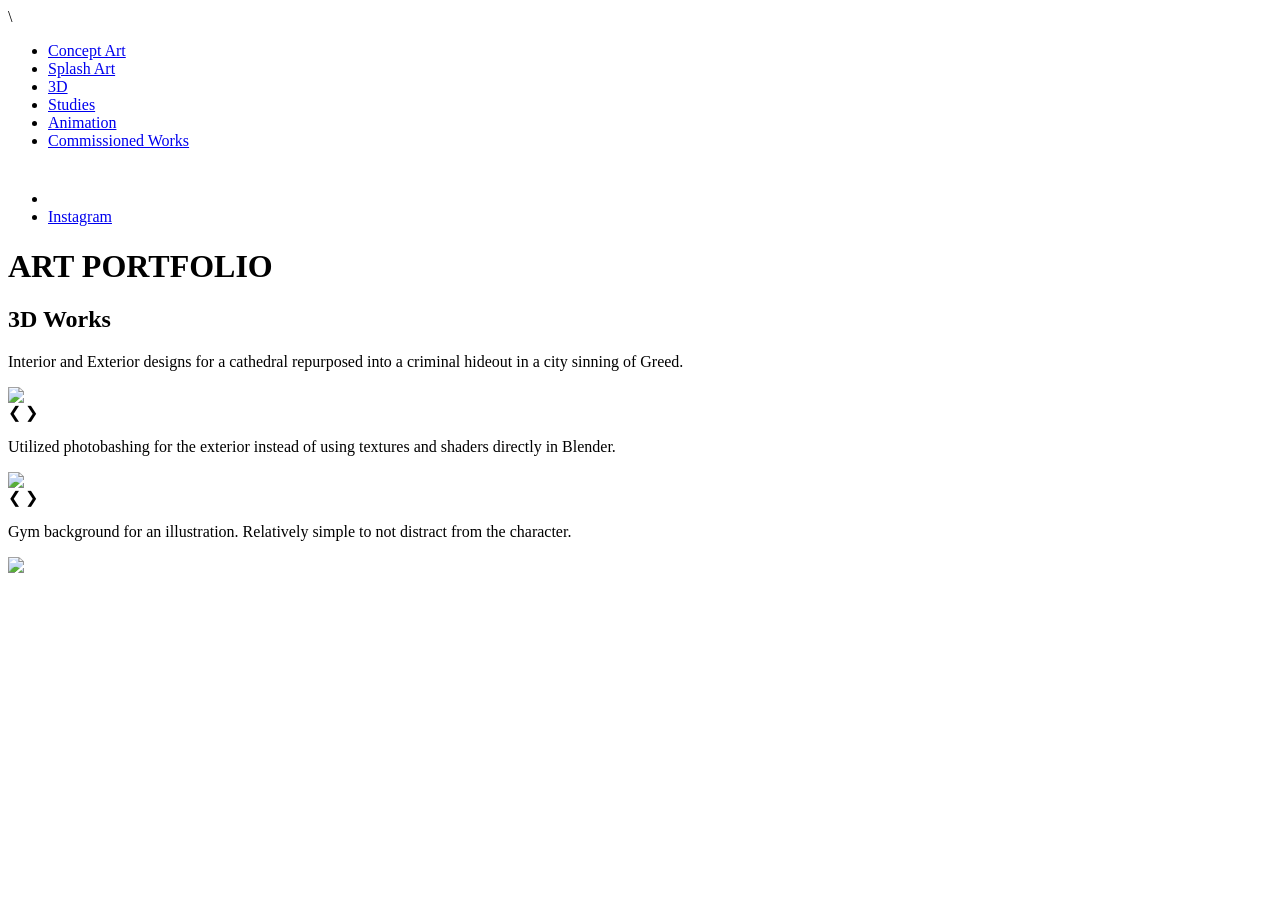
==== 3d.html @ 96fb08f2 "Add files via upload" ====
<!DOCTYPE HTML>
<!--
	Credits:
	Massively: html5up.net | @ajlkn
	Free for personal and commercial use under the CCA 3.0 license (html5up.net/license)
-->
<html>
	<head>
		<title>Nirabhra's Art Portfolio</title>
		<meta charset="utf-8" />
		<meta name="viewport" content="width=device-width, initial-scale=1, user-scalable=no" />
		<link rel="stylesheet" href="assets/css/main.css" />
		<noscript><link rel="stylesheet" href="assets/css/noscript.css" /></noscript>\
		<!-- Preloads -->
		<link rel="preload" href="images/" />
		<link rel="preload" href="images/" />
		<link rel="preload" href="images/" />
		<link rel="preload" href="images/" />
		<link rel="preload" href="images/" />
	</head>
	<body class="is-preload">
		<nav id="nav">
			<ul class="links">
				<li><a href="index.html">Concept Art</a></li>
				<li><a href="splash.html">Splash Art</a></li>
				<li class="active"><a href="3d.html">3D</a></li>
				<li><a href="studies.html">Studies</a></li>
				<li><a href="animation.html">Animation</a></li>
				<li><a href="commissions.html">Commissioned Works</a></li>
			</ul>
			<ul class="icons">
				<li><a href="https://www.artstation.com/nirabhra" style="border: none" target="_blank"><img src="station.png" style="max-width: 1.2rem; margin-top: 1.2rem" /></a></li>
				<li><a href="#" class="icon brands fa-instagram"><span class="label">Instagram</span></a></li>
			</ul>
		</nav>
			<div id="wrapper" class="fade-in">
					<div id="intro">
						<h1>ART PORTFOLIO</h1>
						<!--
						<ul class="actions">
							<li><a href="#header" class="button icon solid solo fa-arrow-down scrolly">Continue</a></li>
						</ul>
					-->
					</div>
					<!--
						<header id="header">
						<a href="index.html" class="logo">Massively</a>
					</header>
				-->
				<!-- Main -->
					<div id="main">
						<header class="major">
							<h2 id="concept">3D Works</h2>
						</header>

						<div class="slideshow">
							<p>Interior and Exterior designs for a cathedral repurposed into a criminal hideout in a city sinning of Greed.</p>
							<img class="image main s1" src="images/interior/interior_7.jpg" />
                            <img class="image main s1" src="images/interior/interior.jpg" />
                            <img class="image main s1" src="images/interior/interior_1.jpg" />
                            <img class="image main s1" src="images/interior/interior_2.jpg" />
                            <img class="image main s1" src="images/interior/interior_3.jpg" />
                            <img class="image main s1" src="images/interior/interior_4.jpg" />
                            <img class="image main s1" src="images/interior/interior_5.jpg" />
                            <img class="image main s1" src="images/interior/interior_6.jpg" />
							<a class="prev" onclick="plusSlides(-1, 0)">&#10094;</a>
							<a class="next" onclick="plusSlides(1, 0)">&#10095;</a>								
						</div>
						<div class="slideshow" style="padding-top: 0; border: none;">
                            <p>Utilized photobashing for the exterior instead of using textures and shaders directly in Blender.</p>
							<img class="image main s2" src="images/exterior/exterior.jpg" />
							<img class="image main s2" src="images/exterior/exterior_1.jpg" />
							<img class="image main s2" src="images/exterior/exterior_2.jpg" />
							<img class="image main s2" src="images/exterior/exterior_3.jpg" />
							<img class="image main s2" src="images/exterior/exterior_4.jpg" />
							<img class="image main s2" src="images/exterior/exterior_6.jpg" />
							<img class="image main s2" src="images/exterior/exterior_7.jpg" />
							<img class="image main s2" src="images/exterior/exterior_8.jpg" />
							<img class="image main s2" src="images/exterior/exterior_9.jpg" />
							<img class="image main s2" src="images/exterior/exterior_10.jpg" />
							<a class="prev" onclick="plusSlides(-1, 1)">&#10094;</a>
							<a class="next" onclick="plusSlides(1, 1)">&#10095;</a>
						</div>

						<div class="slideshow">
							<p>Gym background for an illustration. Relatively simple to not distract from the character.</p>					
                            <img class="image main" src="images/gymbg.jpg" />
						</div>
			</div>
		<!-- Scripts -->
		 	<script>
				let slideIndex = [1,1];
				let slideId = ["s1", "s2"]
				showSlides(1, 0);
				showSlides(1, 1);

				function plusSlides(n, no) {
					showSlides(slideIndex[no] += n, no);
				}

				function showSlides(n, no) {
					let i;
					let x = document.getElementsByClassName(slideId[no]);
					if (n > x.length) {slideIndex[no] = 1}    
					if (n < 1) {slideIndex[no] = x.length}
					for (i = 0; i < x.length; i++) {
						x[i].style.display = "none";  
					}
					x[slideIndex[no]-1].style.display = "block";  
				}
			</script>
			<script src="assets/js/jquery.min.js"></script>
			<script src="assets/js/jquery.scrollex.min.js"></script>
			<script src="assets/js/jquery.scrolly.min.js"></script>
			<script src="assets/js/browser.min.js"></script>
			<script src="assets/js/breakpoints.min.js"></script>
			<script src="assets/js/util.js"></script>
			<script src="assets/js/main.js"></script>
			

						<!-- Posts --
						 		<ul class="actions special">
									<li><a href="#" class="button large">Full Story</a></li>
								</ul>
							<section class="posts">
								<article>
									<header>
										<h2><a href="#">Sed magna<br />
										ipsum faucibus</a></h2>
									</header>
									<a href="#" class="image fit"><img src="images/pic02.jpg" alt="" /></a>
									<p>Donec eget ex magna. Interdum et malesuada fames ac ante ipsum primis in faucibus. Pellentesque venenatis dolor imperdiet dolor mattis sagittis magna etiam.</p>
									<ul class="actions special">
										<li><a href="#" class="button">Full Story</a></li>
									</ul>
								</article>
								<article>
									<header>
										<span class="date">April 22, 2017</span>
										<h2><a href="#">Primis eget<br />
										imperdiet lorem</a></h2>
									</header>
									<a href="#" class="image fit"><img src="images/pic03.jpg" alt="" /></a>
									<p>Donec eget ex magna. Interdum et malesuada fames ac ante ipsum primis in faucibus. Pellentesque venenatis dolor imperdiet dolor mattis sagittis magna etiam.</p>
									<ul class="actions special">
										<li><a href="#" class="button">Full Story</a></li>
									</ul>
								</article>
								<article>
									<header>
										<span class="date">April 18, 2017</span>
										<h2><a href="#">Ante mattis<br />
										interdum dolor</a></h2>
									</header>
									<a href="#" class="image fit"><img src="images/pic04.jpg" alt="" /></a>
									<p>Donec eget ex magna. Interdum et malesuada fames ac ante ipsum primis in faucibus. Pellentesque venenatis dolor imperdiet dolor mattis sagittis magna etiam.</p>
									<ul class="actions special">
										<li><a href="#" class="button">Full Story</a></li>
									</ul>
								</article>
								<article>
									<header>
										<span class="date">April 14, 2017</span>
										<h2><a href="#">Tempus sed<br />
										nulla imperdiet</a></h2>
									</header>
									<a href="#" class="image fit"><img src="images/pic05.jpg" alt="" /></a>
									<p>Donec eget ex magna. Interdum et malesuada fames ac ante ipsum primis in faucibus. Pellentesque venenatis dolor imperdiet dolor mattis sagittis magna etiam.</p>
									<ul class="actions special">
										<li><a href="#" class="button">Full Story</a></li>
									</ul>
								</article>
								<article>
									<header>
										<span class="date">April 11, 2017</span>
										<h2><a href="#">Odio magna<br />
										sed consectetur</a></h2>
									</header>
									<a href="#" class="image fit"><img src="images/pic06.jpg" alt="" /></a>
									<p>Donec eget ex magna. Interdum et malesuada fames ac ante ipsum primis in faucibus. Pellentesque venenatis dolor imperdiet dolor mattis sagittis magna etiam.</p>
									<ul class="actions special">
										<li><a href="#" class="button">Full Story</a></li>
									</ul>
								</article>
								<article>
									<header>
										<span class="date">April 7, 2017</span>
										<h2><a href="#">Augue lorem<br />
										primis vestibulum</a></h2>
									</header>
									<a href="#" class="image fit"><img src="images/pic07.jpg" alt="" /></a>
									<p>Donec eget ex magna. Interdum et malesuada fames ac ante ipsum primis in faucibus. Pellentesque venenatis dolor imperdiet dolor mattis sagittis magna etiam.</p>
									<ul class="actions special">
										<li><a href="#" class="button">Full Story</a></li>
									</ul>
								</article>
							</section>
						-->
						<!-- Footer --
							<footer>
								<div class="pagination">
									<--<a href="#" class="previous">Prev</a>--
									<a href="#" class="page active">1</a>
									<a href="#" class="page">2</a>
									<a href="#" class="page">3</a>
									<span class="extra">&hellip;</span>
									<a href="#" class="page">8</a>
									<a href="#" class="page">9</a>
									<a href="#" class="page">10</a>
									<a href="#" class="next">Next</a>
								</div>
							</footer>

					</div>

				<-- Footer --
					<footer id="footer">
						<section>
							<form method="post" action="#">
								<div class="fields">
									<div class="field">
										<label for="name">Name</label>
										<input type="text" name="name" id="name" />
									</div>
									<div class="field">
										<label for="email">Email</label>
										<input type="text" name="email" id="email" />
									</div>
									<div class="field">
										<label for="message">Message</label>
										<textarea name="message" id="message" rows="3"></textarea>
									</div>
								</div>
								<ul class="actions">
									<li><input type="submit" value="Send Message" /></li>
								</ul>
							</form>
						</section>
						<section class="split contact">
							<section class="alt">
								<h3>Address</h3>
								<p>1234 Somewhere Road #87257<br />
								Nashville, TN 00000-0000</p>
							</section>
							<section>
								<h3>Phone</h3>
								<p><a href="#">(000) 000-0000</a></p>
							</section>
							<section>
								<h3>Email</h3>
								<p><a href="#">info@untitled.tld</a></p>
							</section>
							<section>
								<h3>Social</h3>
								<ul class="icons alt">
									<li><a href="#" class="icon brands alt fa-twitter"><span class="label">Twitter</span></a></li>
									<li><a href="#" class="icon brands alt fa-facebook-f"><span class="label">Facebook</span></a></li>
									<li><a href="#" class="icon brands alt fa-instagram"><span class="label">Instagram</span></a></li>
									<li><a href="#" class="icon brands alt fa-github"><span class="label">GitHub</span></a></li>
								</ul>
							</section>
						</section>
					</footer>

				<-- Copyright --
					<div id="copyright">
						<ul><li>&copy; Untitled</li><li>Design: <a href="https://html5up.net">HTML5 UP</a></li></ul>
					</div>
				-->
	</body>
</html>
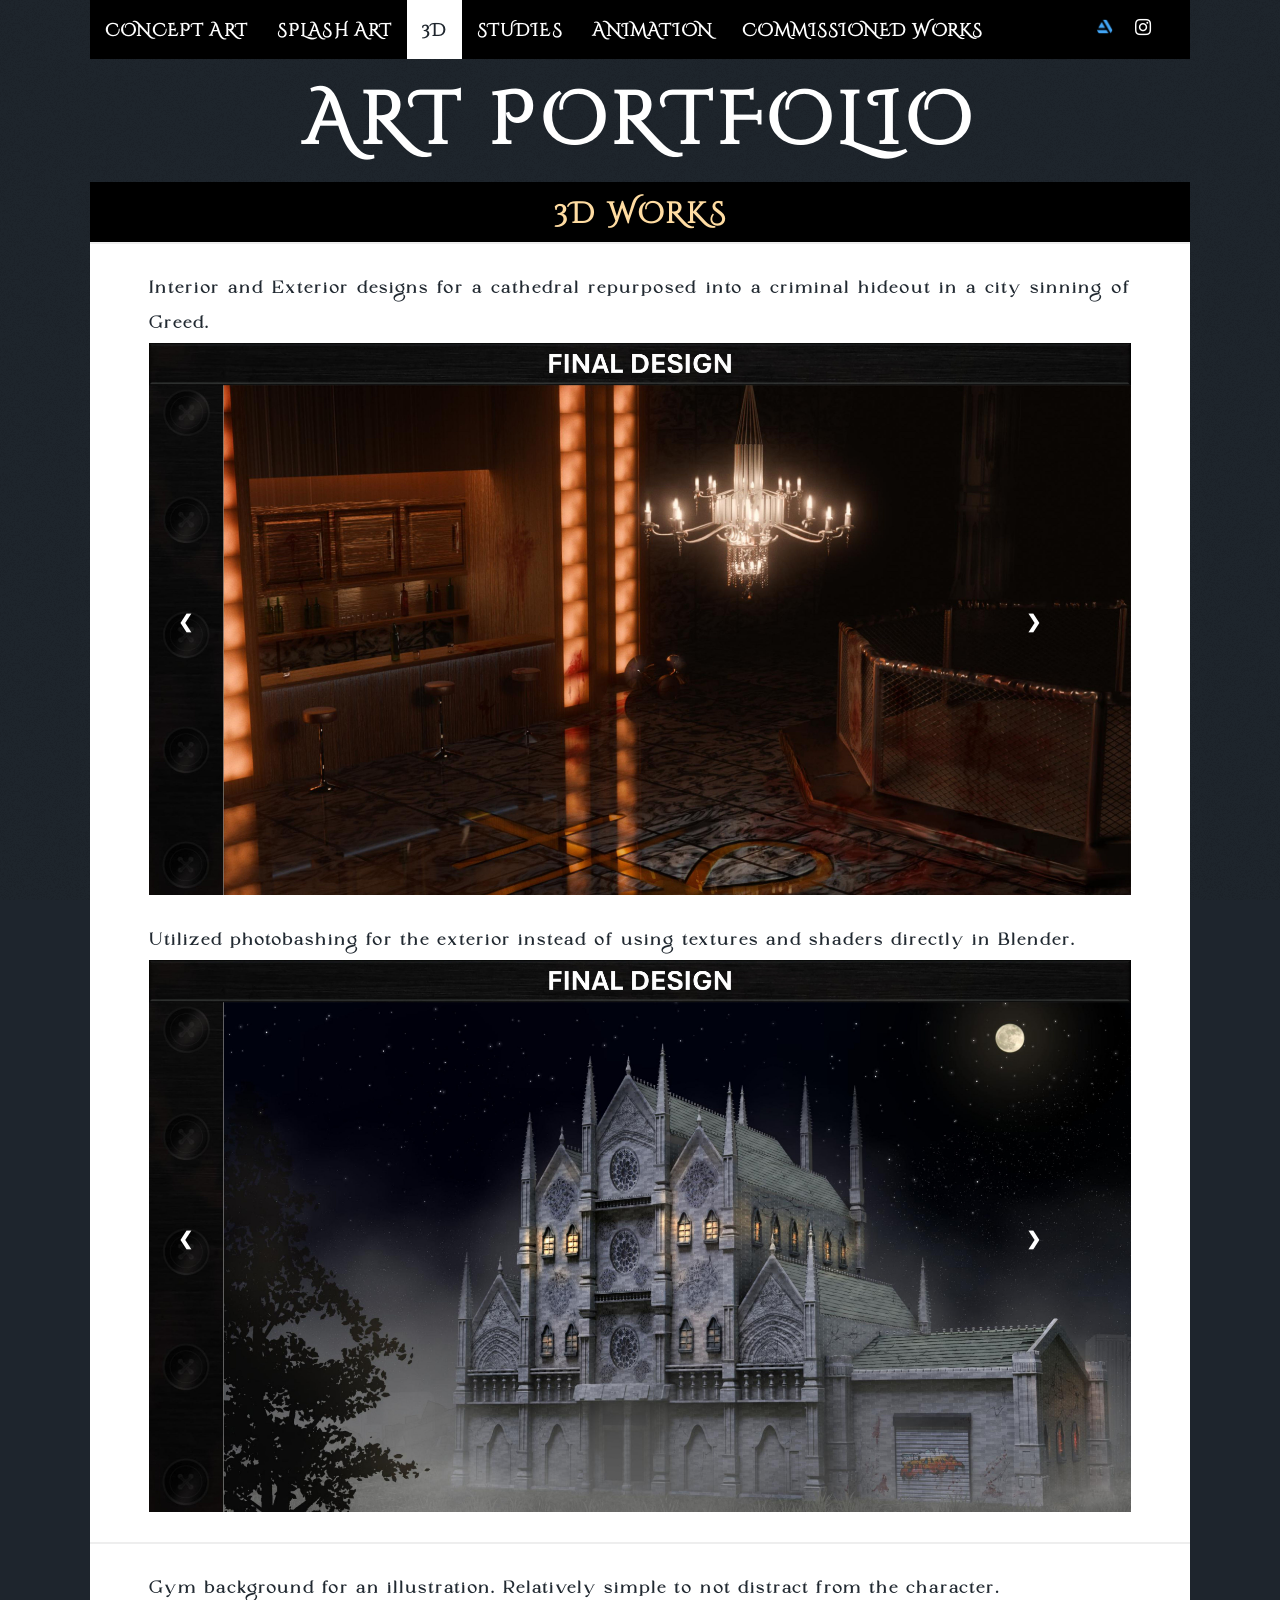
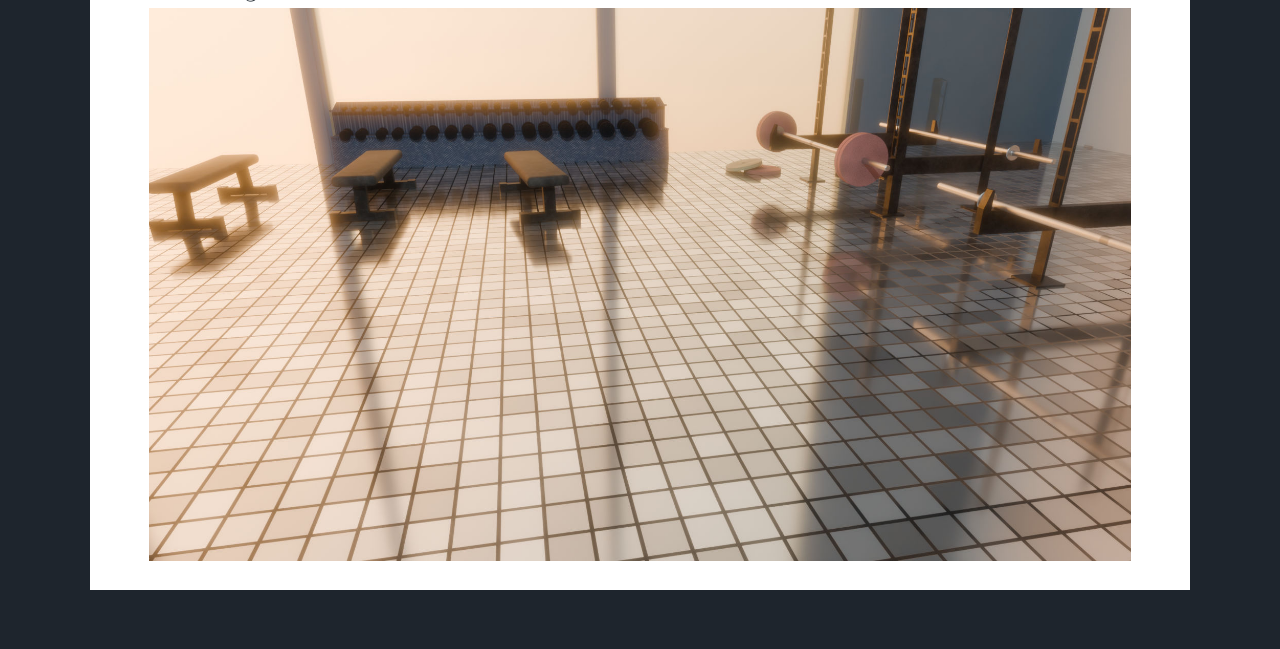
==== commit 3c9c97ec: "Add files via upload" ====
--- a/3d.html
+++ b/3d.html
@@ -55,6 +55,7 @@
 
 						<div class="slideshow">
 							<p>Interior and Exterior designs for a cathedral repurposed into a criminal hideout in a city sinning of Greed.</p>
+							<div style="position: sticky">
 							<img class="image main s1" src="images/interior/interior_7.jpg" />
                             <img class="image main s1" src="images/interior/interior.jpg" />
                             <img class="image main s1" src="images/interior/interior_1.jpg" />
@@ -65,9 +66,11 @@
                             <img class="image main s1" src="images/interior/interior_6.jpg" />
 							<a class="prev" onclick="plusSlides(-1, 0)">&#10094;</a>
 							<a class="next" onclick="plusSlides(1, 0)">&#10095;</a>								
+						</div>					
 						</div>
 						<div class="slideshow" style="padding-top: 0; border: none;">
                             <p>Utilized photobashing for the exterior instead of using textures and shaders directly in Blender.</p>
+							<div style="position: sticky">
 							<img class="image main s2" src="images/exterior/exterior.jpg" />
 							<img class="image main s2" src="images/exterior/exterior_1.jpg" />
 							<img class="image main s2" src="images/exterior/exterior_2.jpg" />
@@ -80,6 +83,7 @@
 							<img class="image main s2" src="images/exterior/exterior_10.jpg" />
 							<a class="prev" onclick="plusSlides(-1, 1)">&#10094;</a>
 							<a class="next" onclick="plusSlides(1, 1)">&#10095;</a>
+						</div>					
 						</div>
 
 						<div class="slideshow">
--- a/assets/css/main.css
+++ b/assets/css/main.css
@@ -0,0 +1,4744 @@
+@import url(fontawesome-all.min.css);
+@import url("https://fonts.googleapis.com/css?family=Merriweather:300,700,300italic,700italic|Source+Sans+Pro:900");
+
+@font-face {
+	font-family: 'kugile';
+	src: url('kugile.ttf');
+}
+
+@font-face {
+    font-family: 'cinzel';
+    src: url('cinzel.otf');
+}
+
+html {
+	scroll-behavior: smooth;
+}
+
+.slideshow {
+  max-width: 100%;
+  position: relative;
+  margin: auto;
+}
+
+.prev, .next {
+  cursor: pointer;
+  position: absolute;
+  top: 50%;
+  width: auto;
+  padding: 2rem;
+  margin-top: -3rem;
+  color: white;
+  font-weight: bold;
+  font-size: 18px;
+  transition: 0.6s ease;
+  border-radius: 0 3px 3px 0;
+  user-select: none;
+  border-color: transparent !important;
+}
+
+.next {
+  right: 0;
+  margin-right: 4rem;
+  border-radius: 3px 0 0 3px;
+}
+
+.prev:hover, .next:hover {
+  background-color: #f1f1f1;
+  color: black;
+}
+
+/*
+	template credits:
+	Massively by HTML5 UP html5up.net | @ajlkn
+	Free for personal and commercial use under the CCA 3.0 license (html5up.net/license)
+*/
+
+html, body, div, span, applet, object,
+iframe, h1, h2, h3, h4, h5, h6, p, blockquote,
+pre, a, abbr, acronym, address, big, cite,
+code, del, dfn, em, img, ins, kbd, q, s, samp,
+small, strike, strong, sub, sup, tt, var, b,
+u, i, center, dl, dt, dd, ol, ul, li, fieldset,
+form, label, legend, table, caption, tbody,
+tfoot, thead, tr, th, td, article, aside,
+canvas, details, embed, figure, figcaption,
+footer, header, hgroup, menu, nav, output, ruby,
+section, summary, time, mark, audio, video {
+	margin: 0;
+	padding: 0;
+	border: 0;
+	font-size: 100%;
+	font: inherit;
+	vertical-align: baseline;}
+
+article, aside, details, figcaption, figure,
+footer, header, hgroup, menu, nav, section {
+	display: block;}
+
+body {
+	line-height: 1;
+}
+
+ol, ul {
+	list-style: none;
+}
+
+blockquote, q {
+	quotes: none;
+}
+
+	blockquote:before, blockquote:after, q:before, q:after {
+		content: '';
+		content: none;
+	}
+
+table {
+	border-collapse: collapse;
+	border-spacing: 0;
+}
+
+body {
+	-webkit-text-size-adjust: none;
+}
+
+mark {
+	background-color: transparent;
+	color: inherit;
+}
+
+input::-moz-focus-inner {
+	border: 0;
+	padding: 0;
+}
+
+input, select, textarea {
+	-moz-appearance: none;
+	-webkit-appearance: none;
+	-ms-appearance: none;
+	appearance: none;
+}
+
+/* Basic */
+
+	@-ms-viewport {
+		width: device-width;
+	}
+
+	body {
+		-ms-overflow-style: scrollbar;
+	}
+
+	@media screen and (max-width: 480px) {
+
+		html, body {
+			min-width: 320px;
+		}
+
+	}
+
+	html {
+		box-sizing: border-box;
+	}
+
+	*, *:before, *:after {
+		box-sizing: inherit;
+	}
+
+	body {
+		background-color: #1e252d;
+	}
+
+		body.is-preload *, body.is-preload *:before, body.is-preload *:after {
+			-moz-animation: none !important;
+			-webkit-animation: none !important;
+			-ms-animation: none !important;
+			animation: none !important;
+			-moz-transition: none !important;
+			-webkit-transition: none !important;
+			-ms-transition: none !important;
+			transition: none !important;
+		}
+
+/* Type */
+
+	html {
+		font-size: 16pt;
+	}
+
+		@media screen and (max-width: 1680px) {
+
+			html {
+				font-size: 12pt;
+			}
+
+		}
+
+		@media screen and (max-width: 1280px) {
+
+			html {
+				font-size: 11pt;
+			}
+
+		}
+
+		@media screen and (max-width: 360px) {
+
+			html {
+				font-size: 10pt;
+			}
+
+		}
+
+	body {
+		color: #212931;
+	}
+
+	body, input, select, textarea {
+		font-family: "kugile", Georgia, serif;
+		letter-spacing: 2px;
+		font-weight: 900;
+		font-size: 1rem;
+		line-height: 2.375;
+	}
+
+	a {
+		-moz-transition: color 0.2s ease-in-out, background-color 0.2s ease-in-out, border-color 0.2s ease-in-out, box-shadow 0.2s ease-in-out;
+		-webkit-transition: color 0.2s ease-in-out, background-color 0.2s ease-in-out, border-color 0.2s ease-in-out, box-shadow 0.2s ease-in-out;
+		-ms-transition: color 0.2s ease-in-out, background-color 0.2s ease-in-out, border-color 0.2s ease-in-out, box-shadow 0.2s ease-in-out;
+		transition: color 0.2s ease-in-out, background-color 0.2s ease-in-out, border-color 0.2s ease-in-out, box-shadow 0.2s ease-in-out;
+		border-bottom: dotted 1px;
+		text-decoration: none;
+	}
+
+		a:hover {
+			border-bottom-color: transparent;
+		}
+
+	strong, b {
+		font-weight: 600;
+	}
+
+	em, i {
+		font-style: italic;
+	}
+
+	p {
+		text-align: justify;
+		margin: 0 0 0 0;
+	}
+
+	h1, h2, h3, h4, h5, h6 {
+		/*
+		font-family: "Source Sans Pro", Helvetica, sans-serif;
+		*/
+		font-family: "cinzel", Helvetica, sans-serif;
+		font-weight: 900;
+		line-height: 1.5;
+		letter-spacing: 0.075em;
+		text-transform: uppercase;
+		margin: 0 0 1rem 0;
+	}
+
+		h1 a, h2 a, h3 a, h4 a, h5 a, h6 a {
+			border-bottom: 0;
+			color: inherit;
+			text-decoration: none;
+		}
+
+	h1 {
+		font-size: 4rem;
+		line-height: 1.1;
+		margin: 0 0 0 0;
+	}
+
+	h2 {
+		font-size: 2rem;
+		line-height: 1.3;
+		margin: 0 0 1.5rem 0;
+	}
+
+	h3 {
+		font-size: 1.25rem;
+		margin: 0 0 1.5rem 0;
+	}
+
+	h4 {
+		font-size: 1rem;
+	}
+
+	h5 {
+		font-size: 0.9rem;
+	}
+
+	h6 {
+		font-size: 0.8rem;
+	}
+
+	sub {
+		font-size: 0.8rem;
+		position: relative;
+		top: 0.5rem;
+	}
+
+	sup {
+		font-size: 0.8rem;
+		position: relative;
+		top: -0.5rem;
+	}
+
+	blockquote {
+		border-left: solid 4px;
+		font-style: italic;
+		margin: 0 0 2rem 0;
+		padding: 0.5rem 0 0.5rem 2rem;
+	}
+
+	code {
+		border: solid 2px;
+		font-family: "Courier New", monospace;
+		font-size: 0.9rem;
+		margin: 0 0.25rem;
+		padding: 0.25rem 0.65rem;
+	}
+
+	pre {
+		-webkit-overflow-scrolling: touch;
+		font-family: "Courier New", monospace;
+		font-size: 0.9rem;
+		margin: 0 0 2rem 0;
+	}
+
+		pre code {
+			display: block;
+			line-height: 1.75;
+			padding: 1rem 1.5rem;
+			overflow-x: auto;
+		}
+
+	hr {
+		border: 0;
+		border-bottom: solid 2px;
+		margin: 3rem 0;
+	}
+
+		hr.major {
+			margin: 5rem 0;
+		}
+
+	.align-left {
+		text-align: left;
+	}
+
+	.align-center {
+		text-align: center;
+	}
+
+	.align-right {
+		text-align: right;
+	}
+
+	input, select, textarea {
+		color: #212931;
+	}
+
+	a {
+		color: #212931;
+		border-bottom-color: rgba(33, 41, 49, 0.5);
+	}
+
+		a:hover {
+			border-bottom-color: transparent;
+			color: #18bfef !important;
+		}
+
+	strong, b {
+		color: #212931;
+	}
+
+	h1, h2, h3, h4, h5, h6 {
+		color: #ffdca2;
+	}
+
+	blockquote {
+		border-left-color: #eeeeee;
+	}
+
+	code {
+		background: rgba(220, 220, 220, 0.25);
+		border-color: #eeeeee;
+	}
+
+	hr {
+		border-bottom-color: #eeeeee;
+	}
+
+/* Row */
+
+	.row {
+		display: flex;
+		flex-wrap: wrap;
+		box-sizing: border-box;
+		align-items: stretch;
+	}
+
+		.row > * {
+			box-sizing: border-box;
+		}
+
+		.row.gtr-uniform > * > :last-child {
+			margin-bottom: 0;
+		}
+
+		.row.aln-left {
+			justify-content: flex-start;
+		}
+
+		.row.aln-center {
+			justify-content: center;
+		}
+
+		.row.aln-right {
+			justify-content: flex-end;
+		}
+
+		.row.aln-top {
+			align-items: flex-start;
+		}
+
+		.row.aln-middle {
+			align-items: center;
+		}
+
+		.row.aln-bottom {
+			align-items: flex-end;
+		}
+
+		.row > .imp {
+			order: -1;
+		}
+
+		.row > .col-1 {
+			width: 8.33333%;
+		}
+
+		.row > .off-1 {
+			margin-left: 8.33333%;
+		}
+
+		.row > .col-2 {
+			width: 16.66667%;
+		}
+
+		.row > .off-2 {
+			margin-left: 16.66667%;
+		}
+
+		.row > .col-3 {
+			width: 25%;
+		}
+
+		.row > .off-3 {
+			margin-left: 25%;
+		}
+
+		.row > .col-4 {
+			width: 33.33333%;
+		}
+
+		.row > .off-4 {
+			margin-left: 33.33333%;
+		}
+
+		.row > .col-5 {
+			width: 41.66667%;
+		}
+
+		.row > .off-5 {
+			margin-left: 41.66667%;
+		}
+
+		.row > .col-6 {
+			width: 50%;
+		}
+
+		.row > .off-6 {
+			margin-left: 50%;
+		}
+
+		.row > .col-7 {
+			width: 58.33333%;
+		}
+
+		.row > .off-7 {
+			margin-left: 58.33333%;
+		}
+
+		.row > .col-8 {
+			width: 66.66667%;
+		}
+
+		.row > .off-8 {
+			margin-left: 66.66667%;
+		}
+
+		.row > .col-9 {
+			width: 75%;
+		}
+
+		.row > .off-9 {
+			margin-left: 75%;
+		}
+
+		.row > .col-10 {
+			width: 83.33333%;
+		}
+
+		.row > .off-10 {
+			margin-left: 83.33333%;
+		}
+
+		.row > .col-11 {
+			width: 91.66667%;
+		}
+
+		.row > .off-11 {
+			margin-left: 91.66667%;
+		}
+
+		.row > .col-12 {
+			width: 100%;
+		}
+
+		.row > .off-12 {
+			margin-left: 100%;
+		}
+
+		.row.gtr-0 {
+			margin-top: 0;
+			margin-left: 0rem;
+		}
+
+			.row.gtr-0 > * {
+				padding: 0 0 0 0rem;
+			}
+
+			.row.gtr-0.gtr-uniform {
+				margin-top: 0rem;
+			}
+
+				.row.gtr-0.gtr-uniform > * {
+					padding-top: 0rem;
+				}
+
+		.row.gtr-25 {
+			margin-top: 0;
+			margin-left: -0.375rem;
+		}
+
+			.row.gtr-25 > * {
+				padding: 0 0 0 0.375rem;
+			}
+
+			.row.gtr-25.gtr-uniform {
+				margin-top: -0.375rem;
+			}
+
+				.row.gtr-25.gtr-uniform > * {
+					padding-top: 0.375rem;
+				}
+
+		.row.gtr-50 {
+			margin-top: 0;
+			margin-left: -0.75rem;
+		}
+
+			.row.gtr-50 > * {
+				padding: 0 0 0 0.75rem;
+			}
+
+			.row.gtr-50.gtr-uniform {
+				margin-top: -0.75rem;
+			}
+
+				.row.gtr-50.gtr-uniform > * {
+					padding-top: 0.75rem;
+				}
+
+		.row {
+			margin-top: 0;
+			margin-left: -1.5rem;
+		}
+
+			.row > * {
+				padding: 0 0 0 1.5rem;
+			}
+
+			.row.gtr-uniform {
+				margin-top: -1.5rem;
+			}
+
+				.row.gtr-uniform > * {
+					padding-top: 1.5rem;
+				}
+
+		.row.gtr-150 {
+			margin-top: 0;
+			margin-left: -2.25rem;
+		}
+
+			.row.gtr-150 > * {
+				padding: 0 0 0 2.25rem;
+			}
+
+			.row.gtr-150.gtr-uniform {
+				margin-top: -2.25rem;
+			}
+
+				.row.gtr-150.gtr-uniform > * {
+					padding-top: 2.25rem;
+				}
+
+		.row.gtr-200 {
+			margin-top: 0;
+			margin-left: -3rem;
+		}
+
+			.row.gtr-200 > * {
+				padding: 0 0 0 3rem;
+			}
+
+			.row.gtr-200.gtr-uniform {
+				margin-top: -3rem;
+			}
+
+				.row.gtr-200.gtr-uniform > * {
+					padding-top: 3rem;
+				}
+
+		@media screen and (max-width: 1680px) {
+
+			.row {
+				display: flex;
+				flex-wrap: wrap;
+				box-sizing: border-box;
+				align-items: stretch;
+			}
+
+				.row > * {
+					box-sizing: border-box;
+				}
+
+				.row.gtr-uniform > * > :last-child {
+					margin-bottom: 0;
+				}
+
+				.row.aln-left {
+					justify-content: flex-start;
+				}
+
+				.row.aln-center {
+					justify-content: center;
+				}
+
+				.row.aln-right {
+					justify-content: flex-end;
+				}
+
+				.row.aln-top {
+					align-items: flex-start;
+				}
+
+				.row.aln-middle {
+					align-items: center;
+				}
+
+				.row.aln-bottom {
+					align-items: flex-end;
+				}
+
+				.row > .imp-xlarge {
+					order: -1;
+				}
+
+				.row > .col-1-xlarge {
+					width: 8.33333%;
+				}
+
+				.row > .off-1-xlarge {
+					margin-left: 8.33333%;
+				}
+
+				.row > .col-2-xlarge {
+					width: 16.66667%;
+				}
+
+				.row > .off-2-xlarge {
+					margin-left: 16.66667%;
+				}
+
+				.row > .col-3-xlarge {
+					width: 25%;
+				}
+
+				.row > .off-3-xlarge {
+					margin-left: 25%;
+				}
+
+				.row > .col-4-xlarge {
+					width: 33.33333%;
+				}
+
+				.row > .off-4-xlarge {
+					margin-left: 33.33333%;
+				}
+
+				.row > .col-5-xlarge {
+					width: 41.66667%;
+				}
+
+				.row > .off-5-xlarge {
+					margin-left: 41.66667%;
+				}
+
+				.row > .col-6-xlarge {
+					width: 50%;
+				}
+
+				.row > .off-6-xlarge {
+					margin-left: 50%;
+				}
+
+				.row > .col-7-xlarge {
+					width: 58.33333%;
+				}
+
+				.row > .off-7-xlarge {
+					margin-left: 58.33333%;
+				}
+
+				.row > .col-8-xlarge {
+					width: 66.66667%;
+				}
+
+				.row > .off-8-xlarge {
+					margin-left: 66.66667%;
+				}
+
+				.row > .col-9-xlarge {
+					width: 75%;
+				}
+
+				.row > .off-9-xlarge {
+					margin-left: 75%;
+				}
+
+				.row > .col-10-xlarge {
+					width: 83.33333%;
+				}
+
+				.row > .off-10-xlarge {
+					margin-left: 83.33333%;
+				}
+
+				.row > .col-11-xlarge {
+					width: 91.66667%;
+				}
+
+				.row > .off-11-xlarge {
+					margin-left: 91.66667%;
+				}
+
+				.row > .col-12-xlarge {
+					width: 100%;
+				}
+
+				.row > .off-12-xlarge {
+					margin-left: 100%;
+				}
+
+				.row.gtr-0 {
+					margin-top: 0;
+					margin-left: 0rem;
+				}
+
+					.row.gtr-0 > * {
+						padding: 0 0 0 0rem;
+					}
+
+					.row.gtr-0.gtr-uniform {
+						margin-top: 0rem;
+					}
+
+						.row.gtr-0.gtr-uniform > * {
+							padding-top: 0rem;
+						}
+
+				.row.gtr-25 {
+					margin-top: 0;
+					margin-left: -0.375rem;
+				}
+
+					.row.gtr-25 > * {
+						padding: 0 0 0 0.375rem;
+					}
+
+					.row.gtr-25.gtr-uniform {
+						margin-top: -0.375rem;
+					}
+
+						.row.gtr-25.gtr-uniform > * {
+							padding-top: 0.375rem;
+						}
+
+				.row.gtr-50 {
+					margin-top: 0;
+					margin-left: -0.75rem;
+				}
+
+					.row.gtr-50 > * {
+						padding: 0 0 0 0.75rem;
+					}
+
+					.row.gtr-50.gtr-uniform {
+						margin-top: -0.75rem;
+					}
+
+						.row.gtr-50.gtr-uniform > * {
+							padding-top: 0.75rem;
+						}
+
+				.row {
+					margin-top: 0;
+					margin-left: -1.5rem;
+				}
+
+					.row > * {
+						padding: 0 0 0 1.5rem;
+					}
+
+					.row.gtr-uniform {
+						margin-top: -1.5rem;
+					}
+
+						.row.gtr-uniform > * {
+							padding-top: 1.5rem;
+						}
+
+				.row.gtr-150 {
+					margin-top: 0;
+					margin-left: -2.25rem;
+				}
+
+					.row.gtr-150 > * {
+						padding: 0 0 0 2.25rem;
+					}
+
+					.row.gtr-150.gtr-uniform {
+						margin-top: -2.25rem;
+					}
+
+						.row.gtr-150.gtr-uniform > * {
+							padding-top: 2.25rem;
+						}
+
+				.row.gtr-200 {
+					margin-top: 0;
+					margin-left: -3rem;
+				}
+
+					.row.gtr-200 > * {
+						padding: 0 0 0 3rem;
+					}
+
+					.row.gtr-200.gtr-uniform {
+						margin-top: -3rem;
+					}
+
+						.row.gtr-200.gtr-uniform > * {
+							padding-top: 3rem;
+						}
+
+		}
+
+		@media screen and (max-width: 1280px) {
+
+			.row {
+				display: flex;
+				flex-wrap: wrap;
+				box-sizing: border-box;
+				align-items: stretch;
+			}
+
+				.row > * {
+					box-sizing: border-box;
+				}
+
+				.row.gtr-uniform > * > :last-child {
+					margin-bottom: 0;
+				}
+
+				.row.aln-left {
+					justify-content: flex-start;
+				}
+
+				.row.aln-center {
+					justify-content: center;
+				}
+
+				.row.aln-right {
+					justify-content: flex-end;
+				}
+
+				.row.aln-top {
+					align-items: flex-start;
+				}
+
+				.row.aln-middle {
+					align-items: center;
+				}
+
+				.row.aln-bottom {
+					align-items: flex-end;
+				}
+
+				.row > .imp-large {
+					order: -1;
+				}
+
+				.row > .col-1-large {
+					width: 8.33333%;
+				}
+
+				.row > .off-1-large {
+					margin-left: 8.33333%;
+				}
+
+				.row > .col-2-large {
+					width: 16.66667%;
+				}
+
+				.row > .off-2-large {
+					margin-left: 16.66667%;
+				}
+
+				.row > .col-3-large {
+					width: 25%;
+				}
+
+				.row > .off-3-large {
+					margin-left: 25%;
+				}
+
+				.row > .col-4-large {
+					width: 33.33333%;
+				}
+
+				.row > .off-4-large {
+					margin-left: 33.33333%;
+				}
+
+				.row > .col-5-large {
+					width: 41.66667%;
+				}
+
+				.row > .off-5-large {
+					margin-left: 41.66667%;
+				}
+
+				.row > .col-6-large {
+					width: 50%;
+				}
+
+				.row > .off-6-large {
+					margin-left: 50%;
+				}
+
+				.row > .col-7-large {
+					width: 58.33333%;
+				}
+
+				.row > .off-7-large {
+					margin-left: 58.33333%;
+				}
+
+				.row > .col-8-large {
+					width: 66.66667%;
+				}
+
+				.row > .off-8-large {
+					margin-left: 66.66667%;
+				}
+
+				.row > .col-9-large {
+					width: 75%;
+				}
+
+				.row > .off-9-large {
+					margin-left: 75%;
+				}
+
+				.row > .col-10-large {
+					width: 83.33333%;
+				}
+
+				.row > .off-10-large {
+					margin-left: 83.33333%;
+				}
+
+				.row > .col-11-large {
+					width: 91.66667%;
+				}
+
+				.row > .off-11-large {
+					margin-left: 91.66667%;
+				}
+
+				.row > .col-12-large {
+					width: 100%;
+				}
+
+				.row > .off-12-large {
+					margin-left: 100%;
+				}
+
+				.row.gtr-0 {
+					margin-top: 0;
+					margin-left: 0rem;
+				}
+
+					.row.gtr-0 > * {
+						padding: 0 0 0 0rem;
+					}
+
+					.row.gtr-0.gtr-uniform {
+						margin-top: 0rem;
+					}
+
+						.row.gtr-0.gtr-uniform > * {
+							padding-top: 0rem;
+						}
+
+				.row.gtr-25 {
+					margin-top: 0;
+					margin-left: -0.375rem;
+				}
+
+					.row.gtr-25 > * {
+						padding: 0 0 0 0.375rem;
+					}
+
+					.row.gtr-25.gtr-uniform {
+						margin-top: -0.375rem;
+					}
+
+						.row.gtr-25.gtr-uniform > * {
+							padding-top: 0.375rem;
+						}
+
+				.row.gtr-50 {
+					margin-top: 0;
+					margin-left: -0.75rem;
+				}
+
+					.row.gtr-50 > * {
+						padding: 0 0 0 0.75rem;
+					}
+
+					.row.gtr-50.gtr-uniform {
+						margin-top: -0.75rem;
+					}
+
+						.row.gtr-50.gtr-uniform > * {
+							padding-top: 0.75rem;
+						}
+
+				.row {
+					margin-top: 0;
+					margin-left: -1.5rem;
+				}
+
+					.row > * {
+						padding: 0 0 0 1.5rem;
+					}
+
+					.row.gtr-uniform {
+						margin-top: -1.5rem;
+					}
+
+						.row.gtr-uniform > * {
+							padding-top: 1.5rem;
+						}
+
+				.row.gtr-150 {
+					margin-top: 0;
+					margin-left: -2.25rem;
+				}
+
+					.row.gtr-150 > * {
+						padding: 0 0 0 2.25rem;
+					}
+
+					.row.gtr-150.gtr-uniform {
+						margin-top: -2.25rem;
+					}
+
+						.row.gtr-150.gtr-uniform > * {
+							padding-top: 2.25rem;
+						}
+
+				.row.gtr-200 {
+					margin-top: 0;
+					margin-left: -3rem;
+				}
+
+					.row.gtr-200 > * {
+						padding: 0 0 0 3rem;
+					}
+
+					.row.gtr-200.gtr-uniform {
+						margin-top: -3rem;
+					}
+
+						.row.gtr-200.gtr-uniform > * {
+							padding-top: 3rem;
+						}
+
+		}
+
+		@media screen and (max-width: 980px) {
+
+			.row {
+				display: flex;
+				flex-wrap: wrap;
+				box-sizing: border-box;
+				align-items: stretch;
+			}
+
+				.row > * {
+					box-sizing: border-box;
+				}
+
+				.row.gtr-uniform > * > :last-child {
+					margin-bottom: 0;
+				}
+
+				.row.aln-left {
+					justify-content: flex-start;
+				}
+
+				.row.aln-center {
+					justify-content: center;
+				}
+
+				.row.aln-right {
+					justify-content: flex-end;
+				}
+
+				.row.aln-top {
+					align-items: flex-start;
+				}
+
+				.row.aln-middle {
+					align-items: center;
+				}
+
+				.row.aln-bottom {
+					align-items: flex-end;
+				}
+
+				.row > .imp-medium {
+					order: -1;
+				}
+
+				.row > .col-1-medium {
+					width: 8.33333%;
+				}
+
+				.row > .off-1-medium {
+					margin-left: 8.33333%;
+				}
+
+				.row > .col-2-medium {
+					width: 16.66667%;
+				}
+
+				.row > .off-2-medium {
+					margin-left: 16.66667%;
+				}
+
+				.row > .col-3-medium {
+					width: 25%;
+				}
+
+				.row > .off-3-medium {
+					margin-left: 25%;
+				}
+
+				.row > .col-4-medium {
+					width: 33.33333%;
+				}
+
+				.row > .off-4-medium {
+					margin-left: 33.33333%;
+				}
+
+				.row > .col-5-medium {
+					width: 41.66667%;
+				}
+
+				.row > .off-5-medium {
+					margin-left: 41.66667%;
+				}
+
+				.row > .col-6-medium {
+					width: 50%;
+				}
+
+				.row > .off-6-medium {
+					margin-left: 50%;
+				}
+
+				.row > .col-7-medium {
+					width: 58.33333%;
+				}
+
+				.row > .off-7-medium {
+					margin-left: 58.33333%;
+				}
+
+				.row > .col-8-medium {
+					width: 66.66667%;
+				}
+
+				.row > .off-8-medium {
+					margin-left: 66.66667%;
+				}
+
+				.row > .col-9-medium {
+					width: 75%;
+				}
+
+				.row > .off-9-medium {
+					margin-left: 75%;
+				}
+
+				.row > .col-10-medium {
+					width: 83.33333%;
+				}
+
+				.row > .off-10-medium {
+					margin-left: 83.33333%;
+				}
+
+				.row > .col-11-medium {
+					width: 91.66667%;
+				}
+
+				.row > .off-11-medium {
+					margin-left: 91.66667%;
+				}
+
+				.row > .col-12-medium {
+					width: 100%;
+				}
+
+				.row > .off-12-medium {
+					margin-left: 100%;
+				}
+
+				.row.gtr-0 {
+					margin-top: 0;
+					margin-left: 0rem;
+				}
+
+					.row.gtr-0 > * {
+						padding: 0 0 0 0rem;
+					}
+
+					.row.gtr-0.gtr-uniform {
+						margin-top: 0rem;
+					}
+
+						.row.gtr-0.gtr-uniform > * {
+							padding-top: 0rem;
+						}
+
+				.row.gtr-25 {
+					margin-top: 0;
+					margin-left: -0.375rem;
+				}
+
+					.row.gtr-25 > * {
+						padding: 0 0 0 0.375rem;
+					}
+
+					.row.gtr-25.gtr-uniform {
+						margin-top: -0.375rem;
+					}
+
+						.row.gtr-25.gtr-uniform > * {
+							padding-top: 0.375rem;
+						}
+
+				.row.gtr-50 {
+					margin-top: 0;
+					margin-left: -0.75rem;
+				}
+
+					.row.gtr-50 > * {
+						padding: 0 0 0 0.75rem;
+					}
+
+					.row.gtr-50.gtr-uniform {
+						margin-top: -0.75rem;
+					}
+
+						.row.gtr-50.gtr-uniform > * {
+							padding-top: 0.75rem;
+						}
+
+				.row {
+					margin-top: 0;
+					margin-left: -1.5rem;
+				}
+
+					.row > * {
+						padding: 0 0 0 1.5rem;
+					}
+
+					.row.gtr-uniform {
+						margin-top: -1.5rem;
+					}
+
+						.row.gtr-uniform > * {
+							padding-top: 1.5rem;
+						}
+
+				.row.gtr-150 {
+					margin-top: 0;
+					margin-left: -2.25rem;
+				}
+
+					.row.gtr-150 > * {
+						padding: 0 0 0 2.25rem;
+					}
+
+					.row.gtr-150.gtr-uniform {
+						margin-top: -2.25rem;
+					}
+
+						.row.gtr-150.gtr-uniform > * {
+							padding-top: 2.25rem;
+						}
+
+				.row.gtr-200 {
+					margin-top: 0;
+					margin-left: -3rem;
+				}
+
+					.row.gtr-200 > * {
+						padding: 0 0 0 3rem;
+					}
+
+					.row.gtr-200.gtr-uniform {
+						margin-top: -3rem;
+					}
+
+						.row.gtr-200.gtr-uniform > * {
+							padding-top: 3rem;
+						}
+
+		}
+
+		@media screen and (max-width: 736px) {
+
+			.row {
+				display: flex;
+				flex-wrap: wrap;
+				box-sizing: border-box;
+				align-items: stretch;
+			}
+
+				.row > * {
+					box-sizing: border-box;
+				}
+
+				.row.gtr-uniform > * > :last-child {
+					margin-bottom: 0;
+				}
+
+				.row.aln-left {
+					justify-content: flex-start;
+				}
+
+				.row.aln-center {
+					justify-content: center;
+				}
+
+				.row.aln-right {
+					justify-content: flex-end;
+				}
+
+				.row.aln-top {
+					align-items: flex-start;
+				}
+
+				.row.aln-middle {
+					align-items: center;
+				}
+
+				.row.aln-bottom {
+					align-items: flex-end;
+				}
+
+				.row > .imp-small {
+					order: -1;
+				}
+
+				.row > .col-1-small {
+					width: 8.33333%;
+				}
+
+				.row > .off-1-small {
+					margin-left: 8.33333%;
+				}
+
+				.row > .col-2-small {
+					width: 16.66667%;
+				}
+
+				.row > .off-2-small {
+					margin-left: 16.66667%;
+				}
+
+				.row > .col-3-small {
+					width: 25%;
+				}
+
+				.row > .off-3-small {
+					margin-left: 25%;
+				}
+
+				.row > .col-4-small {
+					width: 33.33333%;
+				}
+
+				.row > .off-4-small {
+					margin-left: 33.33333%;
+				}
+
+				.row > .col-5-small {
+					width: 41.66667%;
+				}
+
+				.row > .off-5-small {
+					margin-left: 41.66667%;
+				}
+
+				.row > .col-6-small {
+					width: 50%;
+				}
+
+				.row > .off-6-small {
+					margin-left: 50%;
+				}
+
+				.row > .col-7-small {
+					width: 58.33333%;
+				}
+
+				.row > .off-7-small {
+					margin-left: 58.33333%;
+				}
+
+				.row > .col-8-small {
+					width: 66.66667%;
+				}
+
+				.row > .off-8-small {
+					margin-left: 66.66667%;
+				}
+
+				.row > .col-9-small {
+					width: 75%;
+				}
+
+				.row > .off-9-small {
+					margin-left: 75%;
+				}
+
+				.row > .col-10-small {
+					width: 83.33333%;
+				}
+
+				.row > .off-10-small {
+					margin-left: 83.33333%;
+				}
+
+				.row > .col-11-small {
+					width: 91.66667%;
+				}
+
+				.row > .off-11-small {
+					margin-left: 91.66667%;
+				}
+
+				.row > .col-12-small {
+					width: 100%;
+				}
+
+				.row > .off-12-small {
+					margin-left: 100%;
+				}
+
+				.row.gtr-0 {
+					margin-top: 0;
+					margin-left: 0rem;
+				}
+
+					.row.gtr-0 > * {
+						padding: 0 0 0 0rem;
+					}
+
+					.row.gtr-0.gtr-uniform {
+						margin-top: 0rem;
+					}
+
+						.row.gtr-0.gtr-uniform > * {
+							padding-top: 0rem;
+						}
+
+				.row.gtr-25 {
+					margin-top: 0;
+					margin-left: -0.375rem;
+				}
+
+					.row.gtr-25 > * {
+						padding: 0 0 0 0.375rem;
+					}
+
+					.row.gtr-25.gtr-uniform {
+						margin-top: -0.375rem;
+					}
+
+						.row.gtr-25.gtr-uniform > * {
+							padding-top: 0.375rem;
+						}
+
+				.row.gtr-50 {
+					margin-top: 0;
+					margin-left: -0.75rem;
+				}
+
+					.row.gtr-50 > * {
+						padding: 0 0 0 0.75rem;
+					}
+
+					.row.gtr-50.gtr-uniform {
+						margin-top: -0.75rem;
+					}
+
+						.row.gtr-50.gtr-uniform > * {
+							padding-top: 0.75rem;
+						}
+
+				.row {
+					margin-top: 0;
+					margin-left: -1.5rem;
+				}
+
+					.row > * {
+						padding: 0 0 0 1.5rem;
+					}
+
+					.row.gtr-uniform {
+						margin-top: -1.5rem;
+					}
+
+						.row.gtr-uniform > * {
+							padding-top: 1.5rem;
+						}
+
+				.row.gtr-150 {
+					margin-top: 0;
+					margin-left: -2.25rem;
+				}
+
+					.row.gtr-150 > * {
+						padding: 0 0 0 2.25rem;
+					}
+
+					.row.gtr-150.gtr-uniform {
+						margin-top: -2.25rem;
+					}
+
+						.row.gtr-150.gtr-uniform > * {
+							padding-top: 2.25rem;
+						}
+
+				.row.gtr-200 {
+					margin-top: 0;
+					margin-left: -3rem;
+				}
+
+					.row.gtr-200 > * {
+						padding: 0 0 0 3rem;
+					}
+
+					.row.gtr-200.gtr-uniform {
+						margin-top: -3rem;
+					}
+
+						.row.gtr-200.gtr-uniform > * {
+							padding-top: 3rem;
+						}
+
+		}
+
+		@media screen and (max-width: 480px) {
+
+			.row {
+				display: flex;
+				flex-wrap: wrap;
+				box-sizing: border-box;
+				align-items: stretch;
+			}
+
+				.row > * {
+					box-sizing: border-box;
+				}
+
+				.row.gtr-uniform > * > :last-child {
+					margin-bottom: 0;
+				}
+
+				.row.aln-left {
+					justify-content: flex-start;
+				}
+
+				.row.aln-center {
+					justify-content: center;
+				}
+
+				.row.aln-right {
+					justify-content: flex-end;
+				}
+
+				.row.aln-top {
+					align-items: flex-start;
+				}
+
+				.row.aln-middle {
+					align-items: center;
+				}
+
+				.row.aln-bottom {
+					align-items: flex-end;
+				}
+
+				.row > .imp-xsmall {
+					order: -1;
+				}
+
+				.row > .col-1-xsmall {
+					width: 8.33333%;
+				}
+
+				.row > .off-1-xsmall {
+					margin-left: 8.33333%;
+				}
+
+				.row > .col-2-xsmall {
+					width: 16.66667%;
+				}
+
+				.row > .off-2-xsmall {
+					margin-left: 16.66667%;
+				}
+
+				.row > .col-3-xsmall {
+					width: 25%;
+				}
+
+				.row > .off-3-xsmall {
+					margin-left: 25%;
+				}
+
+				.row > .col-4-xsmall {
+					width: 33.33333%;
+				}
+
+				.row > .off-4-xsmall {
+					margin-left: 33.33333%;
+				}
+
+				.row > .col-5-xsmall {
+					width: 41.66667%;
+				}
+
+				.row > .off-5-xsmall {
+					margin-left: 41.66667%;
+				}
+
+				.row > .col-6-xsmall {
+					width: 50%;
+				}
+
+				.row > .off-6-xsmall {
+					margin-left: 50%;
+				}
+
+				.row > .col-7-xsmall {
+					width: 58.33333%;
+				}
+
+				.row > .off-7-xsmall {
+					margin-left: 58.33333%;
+				}
+
+				.row > .col-8-xsmall {
+					width: 66.66667%;
+				}
+
+				.row > .off-8-xsmall {
+					margin-left: 66.66667%;
+				}
+
+				.row > .col-9-xsmall {
+					width: 75%;
+				}
+
+				.row > .off-9-xsmall {
+					margin-left: 75%;
+				}
+
+				.row > .col-10-xsmall {
+					width: 83.33333%;
+				}
+
+				.row > .off-10-xsmall {
+					margin-left: 83.33333%;
+				}
+
+				.row > .col-11-xsmall {
+					width: 91.66667%;
+				}
+
+				.row > .off-11-xsmall {
+					margin-left: 91.66667%;
+				}
+
+				.row > .col-12-xsmall {
+					width: 100%;
+				}
+
+				.row > .off-12-xsmall {
+					margin-left: 100%;
+				}
+
+				.row.gtr-0 {
+					margin-top: 0;
+					margin-left: 0rem;
+				}
+
+					.row.gtr-0 > * {
+						padding: 0 0 0 0rem;
+					}
+
+					.row.gtr-0.gtr-uniform {
+						margin-top: 0rem;
+					}
+
+						.row.gtr-0.gtr-uniform > * {
+							padding-top: 0rem;
+						}
+
+				.row.gtr-25 {
+					margin-top: 0;
+					margin-left: -0.375rem;
+				}
+
+					.row.gtr-25 > * {
+						padding: 0 0 0 0.375rem;
+					}
+
+					.row.gtr-25.gtr-uniform {
+						margin-top: -0.375rem;
+					}
+
+						.row.gtr-25.gtr-uniform > * {
+							padding-top: 0.375rem;
+						}
+
+				.row.gtr-50 {
+					margin-top: 0;
+					margin-left: -0.75rem;
+				}
+
+					.row.gtr-50 > * {
+						padding: 0 0 0 0.75rem;
+					}
+
+					.row.gtr-50.gtr-uniform {
+						margin-top: -0.75rem;
+					}
+
+						.row.gtr-50.gtr-uniform > * {
+							padding-top: 0.75rem;
+						}
+
+				.row {
+					margin-top: 0;
+					margin-left: -1.5rem;
+				}
+
+					.row > * {
+						padding: 0 0 0 1.5rem;
+					}
+
+					.row.gtr-uniform {
+						margin-top: -1.5rem;
+					}
+
+						.row.gtr-uniform > * {
+							padding-top: 1.5rem;
+						}
+
+				.row.gtr-150 {
+					margin-top: 0;
+					margin-left: -2.25rem;
+				}
+
+					.row.gtr-150 > * {
+						padding: 0 0 0 2.25rem;
+					}
+
+					.row.gtr-150.gtr-uniform {
+						margin-top: -2.25rem;
+					}
+
+						.row.gtr-150.gtr-uniform > * {
+							padding-top: 2.25rem;
+						}
+
+				.row.gtr-200 {
+					margin-top: 0;
+					margin-left: -3rem;
+				}
+
+					.row.gtr-200 > * {
+						padding: 0 0 0 3rem;
+					}
+
+					.row.gtr-200.gtr-uniform {
+						margin-top: -3rem;
+					}
+
+						.row.gtr-200.gtr-uniform > * {
+							padding-top: 3rem;
+						}
+
+		}
+
+		@media screen and (max-width: 360px) {
+
+			.row {
+				display: flex;
+				flex-wrap: wrap;
+				box-sizing: border-box;
+				align-items: stretch;
+			}
+
+				.row > * {
+					box-sizing: border-box;
+				}
+
+				.row.gtr-uniform > * > :last-child {
+					margin-bottom: 0;
+				}
+
+				.row.aln-left {
+					justify-content: flex-start;
+				}
+
+				.row.aln-center {
+					justify-content: center;
+				}
+
+				.row.aln-right {
+					justify-content: flex-end;
+				}
+
+				.row.aln-top {
+					align-items: flex-start;
+				}
+
+				.row.aln-middle {
+					align-items: center;
+				}
+
+				.row.aln-bottom {
+					align-items: flex-end;
+				}
+
+				.row > .imp-xxsmall {
+					order: -1;
+				}
+
+				.row > .col-1-xxsmall {
+					width: 8.33333%;
+				}
+
+				.row > .off-1-xxsmall {
+					margin-left: 8.33333%;
+				}
+
+				.row > .col-2-xxsmall {
+					width: 16.66667%;
+				}
+
+				.row > .off-2-xxsmall {
+					margin-left: 16.66667%;
+				}
+
+				.row > .col-3-xxsmall {
+					width: 25%;
+				}
+
+				.row > .off-3-xxsmall {
+					margin-left: 25%;
+				}
+
+				.row > .col-4-xxsmall {
+					width: 33.33333%;
+				}
+
+				.row > .off-4-xxsmall {
+					margin-left: 33.33333%;
+				}
+
+				.row > .col-5-xxsmall {
+					width: 41.66667%;
+				}
+
+				.row > .off-5-xxsmall {
+					margin-left: 41.66667%;
+				}
+
+				.row > .col-6-xxsmall {
+					width: 50%;
+				}
+
+				.row > .off-6-xxsmall {
+					margin-left: 50%;
+				}
+
+				.row > .col-7-xxsmall {
+					width: 58.33333%;
+				}
+
+				.row > .off-7-xxsmall {
+					margin-left: 58.33333%;
+				}
+
+				.row > .col-8-xxsmall {
+					width: 66.66667%;
+				}
+
+				.row > .off-8-xxsmall {
+					margin-left: 66.66667%;
+				}
+
+				.row > .col-9-xxsmall {
+					width: 75%;
+				}
+
+				.row > .off-9-xxsmall {
+					margin-left: 75%;
+				}
+
+				.row > .col-10-xxsmall {
+					width: 83.33333%;
+				}
+
+				.row > .off-10-xxsmall {
+					margin-left: 83.33333%;
+				}
+
+				.row > .col-11-xxsmall {
+					width: 91.66667%;
+				}
+
+				.row > .off-11-xxsmall {
+					margin-left: 91.66667%;
+				}
+
+				.row > .col-12-xxsmall {
+					width: 100%;
+				}
+
+				.row > .off-12-xxsmall {
+					margin-left: 100%;
+				}
+
+				.row.gtr-0 {
+					margin-top: 0;
+					margin-left: 0rem;
+				}
+
+					.row.gtr-0 > * {
+						padding: 0 0 0 0rem;
+					}
+
+					.row.gtr-0.gtr-uniform {
+						margin-top: 0rem;
+					}
+
+						.row.gtr-0.gtr-uniform > * {
+							padding-top: 0rem;
+						}
+
+				.row.gtr-25 {
+					margin-top: 0;
+					margin-left: -0.375rem;
+				}
+
+					.row.gtr-25 > * {
+						padding: 0 0 0 0.375rem;
+					}
+
+					.row.gtr-25.gtr-uniform {
+						margin-top: -0.375rem;
+					}
+
+						.row.gtr-25.gtr-uniform > * {
+							padding-top: 0.375rem;
+						}
+
+				.row.gtr-50 {
+					margin-top: 0;
+					margin-left: -0.75rem;
+				}
+
+					.row.gtr-50 > * {
+						padding: 0 0 0 0.75rem;
+					}
+
+					.row.gtr-50.gtr-uniform {
+						margin-top: -0.75rem;
+					}
+
+						.row.gtr-50.gtr-uniform > * {
+							padding-top: 0.75rem;
+						}
+
+				.row {
+					margin-top: 0;
+					margin-left: -1.5rem;
+				}
+
+					.row > * {
+						padding: 0 0 0 1.5rem;
+					}
+
+					.row.gtr-uniform {
+						margin-top: -1.5rem;
+					}
+
+						.row.gtr-uniform > * {
+							padding-top: 1.5rem;
+						}
+
+				.row.gtr-150 {
+					margin-top: 0;
+					margin-left: -2.25rem;
+				}
+
+					.row.gtr-150 > * {
+						padding: 0 0 0 2.25rem;
+					}
+
+					.row.gtr-150.gtr-uniform {
+						margin-top: -2.25rem;
+					}
+
+						.row.gtr-150.gtr-uniform > * {
+							padding-top: 2.25rem;
+						}
+
+				.row.gtr-200 {
+					margin-top: 0;
+					margin-left: -3rem;
+				}
+
+					.row.gtr-200 > * {
+						padding: 0 0 0 3rem;
+					}
+
+					.row.gtr-200.gtr-uniform {
+						margin-top: -3rem;
+					}
+
+						.row.gtr-200.gtr-uniform > * {
+							padding-top: 3rem;
+						}
+
+		}
+
+/* Box */
+
+	.box {
+		border: solid 2px;
+		margin-bottom: 2rem;
+		padding: 1.5rem;
+	}
+
+		.box > :last-child,
+		.box > :last-child > :last-child,
+		.box > :last-child > :last-child > :last-child {
+			margin-bottom: 0;
+		}
+
+		.box.alt {
+			border: 0;
+			border-radius: 0;
+			padding: 0;
+		}
+
+	.box {
+		border-color: #eeeeee;
+	}
+
+/* Button */
+
+	input[type="submit"],
+	input[type="reset"],
+	input[type="button"],
+	button,
+	.button {
+		-moz-appearance: none;
+		-webkit-appearance: none;
+		-ms-appearance: none;
+		appearance: none;
+		-moz-transition: background-color 0.2s ease-in-out, box-shadow 0.2s ease-in-out, color 0.2s ease-in-out;
+		-webkit-transition: background-color 0.2s ease-in-out, box-shadow 0.2s ease-in-out, color 0.2s ease-in-out;
+		-ms-transition: background-color 0.2s ease-in-out, box-shadow 0.2s ease-in-out, color 0.2s ease-in-out;
+		transition: background-color 0.2s ease-in-out, box-shadow 0.2s ease-in-out, color 0.2s ease-in-out;
+		border: 0;
+		border-radius: 0;
+		cursor: pointer;
+		display: inline-block;
+		font-family: "Source Sans Pro", Helvetica, sans-serif;
+		font-size: 0.8rem;
+		font-weight: 900;
+		letter-spacing: 0.075em;
+		height: 3rem;
+		line-height: 3rem;
+		padding: 0 2rem;
+		text-align: center;
+		text-decoration: none;
+		text-transform: uppercase;
+		white-space: nowrap;
+	}
+
+		input[type="submit"].icon:before,
+		input[type="reset"].icon:before,
+		input[type="button"].icon:before,
+		button.icon:before,
+		.button.icon:before {
+			margin-right: 0.5rem;
+		}
+
+		input[type="submit"].icon.solo,
+		input[type="reset"].icon.solo,
+		input[type="button"].icon.solo,
+		button.icon.solo,
+		.button.icon.solo {
+			position: relative;
+			width: 4rem;
+			height: 4rem;
+			line-height: 4rem;
+			border-radius: 4rem;
+			text-indent: 4rem;
+			overflow: hidden;
+			padding: 0;
+			white-space: nowrap;
+		}
+
+			input[type="submit"].icon.solo:before,
+			input[type="reset"].icon.solo:before,
+			input[type="button"].icon.solo:before,
+			button.icon.solo:before,
+			.button.icon.solo:before {
+				position: absolute;
+				display: block;
+				top: 0;
+				left: 0;
+				width: inherit;
+				height: inherit;
+				line-height: inherit;
+				font-size: 1.25rem;
+				margin-right: 0;
+				text-align: center;
+				text-indent: 0;
+			}
+
+		input[type="submit"].fit,
+		input[type="reset"].fit,
+		input[type="button"].fit,
+		button.fit,
+		.button.fit {
+			width: 100%;
+		}
+
+		input[type="submit"].small,
+		input[type="reset"].small,
+		input[type="button"].small,
+		button.small,
+		.button.small {
+			font-size: 0.7rem;
+			height: 2.5rem;
+			line-height: 2.5rem;
+			padding: 0 1.5rem;
+		}
+
+		input[type="submit"].large,
+		input[type="reset"].large,
+		input[type="button"].large,
+		button.large,
+		.button.large {
+			font-size: 0.9rem;
+			height: 3.5rem;
+			line-height: 3.5rem;
+			padding: 0 2.75rem;
+		}
+
+		@media screen and (max-width: 980px) {
+
+			input[type="submit"],
+			input[type="reset"],
+			input[type="button"],
+			button,
+			.button {
+				font-size: 0.9rem;
+				height: 3.25rem;
+				line-height: 3.25rem;
+			}
+
+				input[type="submit"].large,
+				input[type="reset"].large,
+				input[type="button"].large,
+				button.large,
+				.button.large {
+					font-size: 1rem;
+					height: 3.75rem;
+					line-height: 3.75rem;
+				}
+
+		}
+
+		input[type="submit"].disabled, input[type="submit"]:disabled,
+		input[type="reset"].disabled,
+		input[type="reset"]:disabled,
+		input[type="button"].disabled,
+		input[type="button"]:disabled,
+		button.disabled,
+		button:disabled,
+		.button.disabled,
+		.button:disabled {
+			pointer-events: none;
+			opacity: 0.25;
+		}
+
+	input[type="submit"],
+	input[type="reset"],
+	input[type="button"],
+	button,
+	.button {
+		background-color: transparent;
+		box-shadow: inset 0 0 0 2px #212931;
+		color: #212931 !important;
+	}
+
+		input[type="submit"]:hover,
+		input[type="reset"]:hover,
+		input[type="button"]:hover,
+		button:hover,
+		.button:hover {
+			box-shadow: inset 0 0 0 2px #18bfef;
+			color: #18bfef !important;
+		}
+
+		input[type="submit"].primary,
+		input[type="reset"].primary,
+		input[type="button"].primary,
+		button.primary,
+		.button.primary {
+			background-color: #212931;
+			box-shadow: none;
+			color: #ffffff !important;
+		}
+
+			input[type="submit"].primary:hover,
+			input[type="reset"].primary:hover,
+			input[type="button"].primary:hover,
+			button.primary:hover,
+			.button.primary:hover {
+				background-color: #18bfef;
+			}
+
+/* Form */
+
+	form {
+		margin: 0 0 2rem 0;
+	}
+
+		form > :last-child {
+			margin-bottom: 0;
+		}
+
+		form > .fields {
+			display: -moz-flex;
+			display: -webkit-flex;
+			display: -ms-flex;
+			display: flex;
+			-moz-flex-wrap: wrap;
+			-webkit-flex-wrap: wrap;
+			-ms-flex-wrap: wrap;
+			flex-wrap: wrap;
+			width: calc(100% + 3rem);
+			margin: -1.5rem 0 2rem -1.5rem;
+		}
+
+			form > .fields > .field {
+				-moz-flex-grow: 0;
+				-webkit-flex-grow: 0;
+				-ms-flex-grow: 0;
+				flex-grow: 0;
+				-moz-flex-shrink: 0;
+				-webkit-flex-shrink: 0;
+				-ms-flex-shrink: 0;
+				flex-shrink: 0;
+				padding: 1.5rem 0 0 1.5rem;
+				width: calc(100% - 1.5rem);
+			}
+
+				form > .fields > .field.half {
+					width: calc(50% - 0.75rem);
+				}
+
+				form > .fields > .field.third {
+					width: calc(100%/3 - 0.5rem);
+				}
+
+				form > .fields > .field.quarter {
+					width: calc(25% - 0.375rem);
+				}
+
+		@media screen and (max-width: 480px) {
+
+			form > .fields {
+				width: calc(100% + 3rem);
+				margin: -1.5rem 0 2rem -1.5rem;
+			}
+
+				form > .fields > .field {
+					padding: 1.5rem 0 0 1.5rem;
+					width: calc(100% - 1.5rem);
+				}
+
+					form > .fields > .field.half {
+						width: calc(100% - 1.5rem);
+					}
+
+					form > .fields > .field.third {
+						width: calc(100% - 1.5rem);
+					}
+
+					form > .fields > .field.quarter {
+						width: calc(100% - 1.5rem);
+					}
+
+		}
+
+	label {
+		display: block;
+		font-family: "Source Sans Pro", Helvetica, sans-serif;
+		font-weight: 900;
+		line-height: 1.5;
+		letter-spacing: 0.075em;
+		font-size: 0.8rem;
+		text-transform: uppercase;
+		margin: 0 0 0.75rem 0;
+	}
+
+		@media screen and (max-width: 980px) {
+
+			label {
+				font-size: 0.9rem;
+			}
+
+		}
+
+	input[type="text"],
+	input[type="password"],
+	input[type="email"],
+	select,
+	textarea {
+		-moz-appearance: none;
+		-webkit-appearance: none;
+		-ms-appearance: none;
+		appearance: none;
+		background: transparent;
+		border-radius: 0;
+		border: solid 2px;
+		color: inherit;
+		display: block;
+		outline: 0;
+		padding: 0 1rem;
+		text-decoration: none;
+		width: 100%;
+	}
+
+		input[type="text"]:invalid,
+		input[type="password"]:invalid,
+		input[type="email"]:invalid,
+		select:invalid,
+		textarea:invalid {
+			box-shadow: none;
+		}
+
+	select {
+		background-size: 1.25rem;
+		background-repeat: no-repeat;
+		background-position: calc(100% - 1rem) center;
+		height: 3rem;
+		padding-right: 3rem;
+		text-overflow: ellipsis;
+	}
+
+		select:focus::-ms-value {
+			background-color: transparent;
+		}
+
+		select::-ms-expand {
+			display: none;
+		}
+
+	input[type="text"],
+	input[type="password"],
+	input[type="email"],
+	select {
+		height: 3rem;
+	}
+
+	textarea {
+		padding: 0.75rem 1rem;
+	}
+
+	input[type="checkbox"],
+	input[type="radio"] {
+		-moz-appearance: none;
+		-webkit-appearance: none;
+		-ms-appearance: none;
+		appearance: none;
+		display: block;
+		float: left;
+		margin-right: -2rem;
+		opacity: 0;
+		width: 1rem;
+		z-index: -1;
+	}
+
+		input[type="checkbox"] + label,
+		input[type="radio"] + label {
+			text-decoration: none;
+			cursor: pointer;
+			display: inline-block;
+			font-size: 1rem;
+			letter-spacing: 0;
+			font-family: "Merriweather", Georgia, serif;
+			text-transform: none;
+			font-weight: 300;
+			padding-left: 2.8rem;
+			padding-right: 1rem;
+			position: relative;
+		}
+
+			input[type="checkbox"] + label:before,
+			input[type="radio"] + label:before {
+				-moz-osx-font-smoothing: grayscale;
+				-webkit-font-smoothing: antialiased;
+				display: inline-block;
+				font-style: normal;
+				font-variant: normal;
+				text-rendering: auto;
+				line-height: 1;
+				text-transform: none !important;
+				font-family: 'Font Awesome 5 Free';
+				font-weight: 900;
+			}
+
+			input[type="checkbox"] + label:before,
+			input[type="radio"] + label:before {
+				border-radius: 0;
+				border: solid 2px;
+				content: '';
+				display: inline-block;
+				font-size: 0.8rem;
+				height: 1.8rem;
+				left: 0;
+				line-height: 1.65rem;
+				position: absolute;
+				text-align: center;
+				top: -0.125rem;
+				width: 1.8rem;
+			}
+
+		input[type="checkbox"]:checked + label:before,
+		input[type="radio"]:checked + label:before {
+			content: '\f00c';
+		}
+
+	input[type="checkbox"] + label:before {
+		border-radius: 0;
+	}
+
+	input[type="radio"] + label:before {
+		border-radius: 100%;
+	}
+
+	::-webkit-input-placeholder {
+		opacity: 1.0;
+	}
+
+	:-moz-placeholder {
+		opacity: 1.0;
+	}
+
+	::-moz-placeholder {
+		opacity: 1.0;
+	}
+
+	:-ms-input-placeholder {
+		opacity: 1.0;
+	}
+
+	label {
+		color: #212931;
+	}
+
+	input[type="text"],
+	input[type="password"],
+	input[type="email"],
+	select,
+	textarea {
+		border-color: #eeeeee;
+	}
+
+		input[type="text"]:focus,
+		input[type="password"]:focus,
+		input[type="email"]:focus,
+		select:focus,
+		textarea:focus {
+			border-color: #18bfef;
+		}
+
+	select {
+		background-image: url("data:image/svg+xml;charset=utf8,%3Csvg xmlns='http://www.w3.org/2000/svg' width='40' height='40' preserveAspectRatio='none' viewBox='0 0 40 40'%3E%3Cpath d='M9.4,12.3l10.4,10.4l10.4-10.4c0.2-0.2,0.5-0.4,0.9-0.4c0.3,0,0.6,0.1,0.9,0.4l3.3,3.3c0.2,0.2,0.4,0.5,0.4,0.9 c0,0.4-0.1,0.6-0.4,0.9L20.7,31.9c-0.2,0.2-0.5,0.4-0.9,0.4c-0.3,0-0.6-0.1-0.9-0.4L4.3,17.3c-0.2-0.2-0.4-0.5-0.4-0.9 c0-0.4,0.1-0.6,0.4-0.9l3.3-3.3c0.2-0.2,0.5-0.4,0.9-0.4S9.1,12.1,9.4,12.3z' fill='%23eeeeee' /%3E%3C/svg%3E");
+	}
+
+		select option {
+			background-color: #ffffff;
+			color: #212931;
+		}
+
+	.select-wrapper:before {
+		color: #eeeeee;
+	}
+
+	input[type="checkbox"] + label,
+	input[type="radio"] + label {
+		color: #212931;
+	}
+
+		input[type="checkbox"] + label:before,
+		input[type="radio"] + label:before {
+			border-color: #eeeeee;
+		}
+
+	input[type="checkbox"]:checked + label:before,
+	input[type="radio"]:checked + label:before {
+		background-color: #212931;
+		border-color: #212931;
+		color: #ffffff;
+	}
+
+	input[type="checkbox"]:focus + label:before,
+	input[type="radio"]:focus + label:before {
+		border-color: #18bfef;
+	}
+
+	::-webkit-input-placeholder {
+		color: #909498 !important;
+	}
+
+	:-moz-placeholder {
+		color: #909498 !important;
+	}
+
+	::-moz-placeholder {
+		color: #909498 !important;
+	}
+
+	:-ms-input-placeholder {
+		color: #909498 !important;
+	}
+
+	.formerize-placeholder {
+		color: #909498 !important;
+	}
+
+/* Icon */
+
+	.icon {
+		text-decoration: none;
+		border-bottom: none;
+		position: relative;
+	}
+
+		.icon:before {
+			-moz-osx-font-smoothing: grayscale;
+			-webkit-font-smoothing: antialiased;
+			display: inline-block;
+			font-style: normal;
+			font-variant: normal;
+			text-rendering: auto;
+			line-height: 1;
+			text-transform: none !important;
+			font-family: 'Font Awesome 5 Free';
+			font-weight: 400;
+		}
+
+		.icon > .label {
+			display: none;
+		}
+
+		.icon:before {
+			line-height: inherit;
+		}
+
+		.icon.solid:before {
+			font-weight: 900;
+		}
+
+		.icon.brands:before {
+			font-family: 'Font Awesome 5 Brands';
+		}
+
+/* Image */
+
+	.image {
+		border: 0;
+		display: inline-block;
+		position: relative;
+	}
+
+		.image img {
+			display: block;
+		}
+
+		.image.left, .image.right {
+			max-width: 40%;
+		}
+
+			.image.left img, .image.right img {
+				width: 100%;
+			}
+
+		.image.left {
+			float: left;
+			margin: 0 2rem 2rem 0;
+			top: 0.75rem;
+		}
+
+		.image.right {
+			float: right;
+			margin: 0 0 2rem 2rem;
+			top: 0.75rem;
+		}
+
+		.image.fit {
+			display: block;
+			margin: 2.5rem 0;
+			width: 100%;
+		}
+
+			.image.fit:first-child {
+				margin-top: 0;
+			}
+
+			.image.fit img {
+				width: 100%;
+			}
+
+		.image.main {
+			display: block;
+			width: 100%;
+		}
+
+			.image.main:first-child {
+				margin-top: 0;
+			}
+
+			.image.main img {
+				width: 100%;
+			}
+
+		@media screen and (max-width: 736px) {
+
+			.image.fit {
+				margin: 2rem 0;
+			}
+
+			.image.main {
+				margin: 2rem 0;
+			}
+
+		}
+
+	a.image {
+		overflow: hidden;
+	}
+
+		a.image img {
+			-moz-transition: -moz-transform 0.2s ease-out;
+			-webkit-transition: -webkit-transform 0.2s ease-out;
+			-ms-transition: -ms-transform 0.2s ease-out;
+			transition: transform 0.2s ease-out;
+		}
+
+		a.image:hover img {
+			-moz-transform: scale(1.05);
+			-webkit-transform: scale(1.05);
+			-ms-transform: scale(1.05);
+			transform: scale(1.05);
+		}
+
+/* Actions */
+
+	ul.actions {
+		display: -moz-flex;
+		display: -webkit-flex;
+		display: -ms-flex;
+		display: flex;
+		cursor: default;
+		list-style: none;
+		margin-left: -1rem;
+		padding-left: 0;
+	}
+
+		ul.actions li {
+			padding: 0 0 0 1rem;
+			vertical-align: middle;
+		}
+
+		ul.actions.special {
+			-moz-justify-content: center;
+			-webkit-justify-content: center;
+			-ms-justify-content: center;
+			justify-content: center;
+			width: 100%;
+			margin-left: 0;
+		}
+
+			ul.actions.special li:first-child {
+				padding-left: 0;
+			}
+
+		ul.actions.stacked {
+			-moz-flex-direction: column;
+			-webkit-flex-direction: column;
+			-ms-flex-direction: column;
+			flex-direction: column;
+			margin-left: 0;
+		}
+
+			ul.actions.stacked li {
+				padding: 1.3rem 0 0 0;
+			}
+
+				ul.actions.stacked li:first-child {
+					padding-top: 0;
+				}
+
+		ul.actions.fit {
+			width: calc(100% + 1rem);
+		}
+
+			ul.actions.fit li {
+				-moz-flex-grow: 1;
+				-webkit-flex-grow: 1;
+				-ms-flex-grow: 1;
+				flex-grow: 1;
+				-moz-flex-shrink: 1;
+				-webkit-flex-shrink: 1;
+				-ms-flex-shrink: 1;
+				flex-shrink: 1;
+				width: 100%;
+			}
+
+				ul.actions.fit li > * {
+					width: 100%;
+				}
+
+			ul.actions.fit.stacked {
+				width: 100%;
+			}
+
+		@media screen and (max-width: 480px) {
+
+			ul.actions:not(.fixed) {
+				-moz-flex-direction: column;
+				-webkit-flex-direction: column;
+				-ms-flex-direction: column;
+				flex-direction: column;
+				margin-left: 0;
+				width: 100% !important;
+			}
+
+				ul.actions:not(.fixed) li {
+					-moz-flex-grow: 1;
+					-webkit-flex-grow: 1;
+					-ms-flex-grow: 1;
+					flex-grow: 1;
+					-moz-flex-shrink: 1;
+					-webkit-flex-shrink: 1;
+					-ms-flex-shrink: 1;
+					flex-shrink: 1;
+					padding: 1rem 0 0 0;
+					text-align: center;
+					width: 100%;
+				}
+
+					ul.actions:not(.fixed) li > * {
+						width: 100%;
+					}
+
+					ul.actions:not(.fixed) li:first-child {
+						padding-top: 0;
+					}
+
+					ul.actions:not(.fixed) li input[type="submit"],
+					ul.actions:not(.fixed) li input[type="reset"],
+					ul.actions:not(.fixed) li input[type="button"],
+					ul.actions:not(.fixed) li button,
+					ul.actions:not(.fixed) li .button {
+						width: 100%;
+					}
+
+						ul.actions:not(.fixed) li input[type="submit"].icon:before,
+						ul.actions:not(.fixed) li input[type="reset"].icon:before,
+						ul.actions:not(.fixed) li input[type="button"].icon:before,
+						ul.actions:not(.fixed) li button.icon:before,
+						ul.actions:not(.fixed) li .button.icon:before {
+							margin-left: -0.5rem;
+						}
+
+		}
+
+/* Icons */
+
+	ul.icons {
+		cursor: default;
+		list-style: none;
+		padding-left: 0;
+	}
+
+		ul.icons li {
+			display: inline-block;
+			padding: 0 0.5rem 0 0;
+			vertical-align: middle;
+		}
+
+			ul.icons li:last-child {
+				padding-right: 0;
+			}
+
+			ul.icons li .icon:before {
+				width: 2.25rem;
+				height: 2.25rem;
+				line-height: 2.25rem;
+				display: inline-block;
+				text-align: center;
+				border-radius: 100%;
+				font-size: 1.25rem;
+			}
+
+		ul.icons.alt li .icon:before {
+			-moz-transition: color 0.2s ease-in-out, background-color 0.2s ease-in-out, border-color 0.2s ease-in-out, box-shadow 0.2s ease-in-out;
+			-webkit-transition: color 0.2s ease-in-out, background-color 0.2s ease-in-out, border-color 0.2s ease-in-out, box-shadow 0.2s ease-in-out;
+			-ms-transition: color 0.2s ease-in-out, background-color 0.2s ease-in-out, border-color 0.2s ease-in-out, box-shadow 0.2s ease-in-out;
+			transition: color 0.2s ease-in-out, background-color 0.2s ease-in-out, border-color 0.2s ease-in-out, box-shadow 0.2s ease-in-out;
+			font-size: 1rem;
+		}
+
+/* List */
+
+	ol {
+		list-style: decimal;
+		margin: 0 0 2rem 0;
+		padding-left: 1.25rem;
+	}
+
+		ol li {
+			padding-left: 0.25rem;
+		}
+
+	ul {
+		list-style: disc;
+		margin: 0 0 2rem 0;
+		padding-left: 1rem;
+	}
+
+		ul li {
+			padding-left: 0.5rem;
+		}
+
+		ul.divided {
+			list-style: none;
+			padding-left: 0;
+		}
+
+			ul.divided li {
+				border-top: solid 1px;
+				padding: 0.5rem 0;
+			}
+
+				ul.divided li:first-child {
+					border-top: 0;
+					padding-top: 0;
+				}
+
+	dl {
+		margin: 0 0 2rem 0;
+	}
+
+		dl dt {
+			display: block;
+			font-weight: 600;
+			margin: 0 0 1rem 0;
+		}
+
+		dl dd {
+			margin-left: 2rem;
+		}
+
+	ul.divided li {
+		border-top-color: #eeeeee;
+	}
+
+	ul.icons li a.icon:hover:before {
+		color: #18bfef;
+	}
+
+	ul.icons.alt li .icon:before {
+		box-shadow: inset 0 0 0 2px #eeeeee;
+	}
+
+	ul.icons.alt li a.icon:hover:before {
+		box-shadow: inset 0 0 0 2px #18bfef;
+	}
+
+/* Section/Article */
+
+	section.special, article.special {
+		text-align: center;
+	}
+
+	header {
+		cursor: default;
+	}
+
+		header > .date {
+			display: block;
+			font-size: 0.8rem;
+			height: 1;
+			margin: 0 0 1rem 0;
+			position: relative;
+		}
+
+		header > p {
+			font-style: italic;
+		}
+
+		header > h1 + p {
+			font-size: 1.1rem;
+			margin-top: -0.5rem;
+			line-height: 2;
+		}
+
+		header > h2 + p {
+			font-size: 1rem;
+			margin-top: -0.75rem;
+		}
+
+		header > h3 + p {
+			font-size: 0.9rem;
+			margin-top: -0.75rem;
+		}
+
+		header > h4 + p {
+			font-size: 0.8rem;
+			margin-top: -0.75rem;
+		}
+
+		header.major {
+			margin: 0 0 0 0;
+			padding: 1% !important;
+			background: rgb(0, 0, 0);
+			text-align: center;
+		}
+
+			header.major > :last-child {
+				margin-bottom: 0;
+			}
+
+			header.major > p {
+				/*margin-top: 0;*/
+				text-align: center;
+			}
+
+			header.major > .date {
+				font-size: 1rem;
+				margin: 0 0 4rem 0;
+			}
+
+				header.major > .date:before, header.major > .date:after {
+					content: '';
+					display: block;
+					position: absolute;
+					top: 50%;
+					width: calc(50% - 6rem);
+					border-top: solid 2px;
+				}
+
+				header.major > .date:before {
+					left: 0;
+				}
+
+				header.major > .date:after {
+					right: 0;
+				}
+
+		@media screen and (max-width: 980px) {
+
+			header br {
+				display: none;
+			}
+
+		}
+
+		@media screen and (max-width: 736px) {
+
+			header.major {
+				margin: 0 0 2rem 0;
+			}
+
+		}
+
+	header.major .date:before, header.major .date:after {
+		border-top-color: #eeeeee;
+	}
+
+/* Table */
+
+	.table-wrapper {
+		-webkit-overflow-scrolling: touch;
+		overflow-x: auto;
+	}
+
+	table {
+		margin: 0 0 2rem 0;
+		width: 100%;
+	}
+
+		table tbody tr {
+			border: solid 1px;
+			border-left: 0;
+			border-right: 0;
+		}
+
+		table td {
+			padding: 0.75rem 0.75rem;
+		}
+
+		table th {
+			font-family: "Source Sans Pro", Helvetica, sans-serif;
+			font-size: 0.8rem;
+			font-weight: 900;
+			letter-spacing: 0.075em;
+			line-height: 1.5;
+			padding: 0 0.75rem 0.75rem 0.75rem;
+			text-align: left;
+			text-transform: uppercase;
+		}
+
+			@media screen and (max-width: 980px) {
+
+				table th {
+					font-size: 0.9rem;
+				}
+
+			}
+
+		table thead {
+			border-bottom: solid 2px;
+		}
+
+		table tfoot {
+			border-top: solid 2px;
+		}
+
+		table.alt {
+			border-collapse: separate;
+		}
+
+			table.alt tbody tr td {
+				border: solid 1px;
+				border-left-width: 0;
+				border-top-width: 0;
+			}
+
+				table.alt tbody tr td:first-child {
+					border-left-width: 1px;
+				}
+
+			table.alt tbody tr:first-child td {
+				border-top-width: 1px;
+			}
+
+			table.alt thead {
+				border-bottom: 0;
+			}
+
+			table.alt tfoot {
+				border-top: 0;
+			}
+
+	table tbody tr {
+		border-color: #eeeeee;
+	}
+
+		table tbody tr:nth-child(2n + 1) {
+			background-color: rgba(220, 220, 220, 0.25);
+		}
+
+	table th {
+		color: #212931;
+	}
+
+	table thead {
+		border-bottom-color: #eeeeee;
+	}
+
+	table tfoot {
+		border-top-color: #eeeeee;
+	}
+
+	table.alt tbody tr td {
+		border-color: #eeeeee;
+	}
+
+/* Pagination */
+
+	.pagination {
+		display: -moz-inline-flex;
+		display: -webkit-inline-flex;
+		display: -ms-inline-flex;
+		display: inline-flex;
+		-moz-user-select: none;
+		-webkit-user-select: none;
+		-ms-user-select: none;
+		user-select: none;
+		cursor: default;
+		list-style: none;
+		margin: 0 0 2rem 2px;
+		padding: 0;
+	}
+
+		.pagination a, .pagination span {
+			-moz-transition: background-color 0.2s ease-in-out, border-color 0.2s ease-in-out, box-shadow 0.2s ease-in-out, color 0.2s ease-in-out;
+			-webkit-transition: background-color 0.2s ease-in-out, border-color 0.2s ease-in-out, box-shadow 0.2s ease-in-out, color 0.2s ease-in-out;
+			-ms-transition: background-color 0.2s ease-in-out, border-color 0.2s ease-in-out, box-shadow 0.2s ease-in-out, color 0.2s ease-in-out;
+			transition: background-color 0.2s ease-in-out, border-color 0.2s ease-in-out, box-shadow 0.2s ease-in-out, color 0.2s ease-in-out;
+			border: solid 2px;
+			display: inline-block;
+			font-family: "Source Sans Pro", Helvetica, sans-serif;
+			font-size: 0.8rem;
+			font-weight: 900;
+			height: 3rem;
+			letter-spacing: 0.075em;
+			line-height: calc(3rem - 4px);
+			margin-left: -2px;
+			min-width: 3rem;
+			position: relative;
+			text-align: center;
+			text-decoration: none;
+			text-transform: uppercase;
+		}
+
+		.pagination .next, .pagination .previous {
+			text-decoration: none;
+			padding: 0 1.75rem;
+		}
+
+			.pagination .next:before, .pagination .previous:before {
+				-moz-osx-font-smoothing: grayscale;
+				-webkit-font-smoothing: antialiased;
+				display: inline-block;
+				font-style: normal;
+				font-variant: normal;
+				text-rendering: auto;
+				line-height: 1;
+				text-transform: none !important;
+				font-family: 'Font Awesome 5 Free';
+				font-weight: 900;
+			}
+
+			.pagination .next:before, .pagination .previous:before {
+				display: inline-block;
+				color: inherit !important;
+				line-height: inherit;
+			}
+
+		.pagination .previous:before {
+			content: '\f104';
+			margin-right: 0.9375em;
+		}
+
+		.pagination .next:before {
+			content: '\f105';
+			float: right;
+			margin-left: 0.9375em;
+		}
+
+		@media screen and (max-width: 980px) {
+
+			.pagination a, .pagination span {
+				font-size: 0.9rem;
+			}
+
+		}
+
+		@media screen and (max-width: 480px) {
+
+			.pagination .page, .pagination .extra {
+				display: none;
+			}
+
+		}
+
+	.pagination a, .pagination span {
+		border-color: #eeeeee;
+	}
+
+	.pagination a {
+		color: #212931 !important;
+	}
+
+		.pagination a:hover {
+			color: #18bfef !important;
+			border-color: #18bfef;
+			z-index: 1;
+		}
+
+			.pagination a:hover + a,
+			.pagination a:hover + span {
+				border-left-color: #18bfef;
+			}
+
+		.pagination a.active {
+			background-color: #eeeeee;
+		}
+
+	.pagination span {
+		color: #eeeeee;
+	}
+
+/* Wrapper */
+
+	#wrapper {
+		-moz-transition: opacity 0.5s ease;
+		-webkit-transition: opacity 0.5s ease;
+		-ms-transition: opacity 0.5s ease;
+		transition: opacity 0.5s ease;
+		position: relative;
+		z-index: 1;
+		overflow: hidden;
+	}
+
+		#wrapper > .bg {
+			position: absolute;
+			top: 0;
+			left: 0;
+			width: 100%;
+			height: 100%;
+			background-color: #212931;
+			background-image: url("../../images/overlay.png"), linear-gradient(0deg, rgba(0, 0, 0, 0.1), rgba(0, 0, 0, 0.1)), url("../../images/bg.jpg");
+			background-size: auto,								auto,														100% auto;
+			background-position: center,								center,														top center;
+			background-repeat: repeat,								no-repeat,													no-repeat;
+			background-attachment: scroll,								scroll,														scroll;
+			z-index: -1;
+		}
+
+			#wrapper > .bg.fixed {
+				position: fixed;
+				width: 100vw;
+				height: 100vh;
+			}
+
+		#wrapper.fade-in:before {
+			pointer-events: none;
+			-moz-transition: opacity 1s ease-in-out;
+			-webkit-transition: opacity 1s ease-in-out;
+			-ms-transition: opacity 1s ease-in-out;
+			transition: opacity 1s ease-in-out;
+			-moz-transition-delay: 0.75s;
+			-webkit-transition-delay: 0.75s;
+			-ms-transition-delay: 0.75s;
+			transition-delay: 0.75s;
+			background: #1e252d;
+			content: '';
+			display: block;
+			height: 100%;
+			left: 0;
+			opacity: 0;
+			position: fixed;
+			top: 0;
+			width: 100%;
+		}
+
+		body.is-preload #wrapper.fade-in:before {
+			opacity: 1;
+		}
+
+		@media screen and (orientation: portrait) {
+
+			#wrapper > .bg {
+				background-size: auto,								auto,														auto 175%;
+			}
+
+		}
+
+/* Intro */
+
+	#intro {
+		color: #ffffff;
+		padding: 3rem 4rem 2rem 4rem ;
+		-moz-align-items: center;
+		-webkit-align-items: center;
+		-ms-align-items: center;
+		align-items: center;
+		display: -moz-flex;
+		display: -webkit-flex;
+		display: -ms-flex;
+		display: flex;
+		-moz-flex-direction: column;
+		-webkit-flex-direction: column;
+		-ms-flex-direction: column;
+		flex-direction: column;
+		-moz-justify-content: -moz-flex-end;
+		-webkit-justify-content: -webkit-flex-end;
+		-ms-justify-content: -ms-flex-end;
+		justify-content: flex-end;
+		-moz-transition: opacity 1s ease, -moz-transform 1s ease;
+		-webkit-transition: opacity 1s ease, -webkit-transform 1s ease;
+		-ms-transition: opacity 1s ease, -ms-transform 1s ease;
+		transition: opacity 1s ease, transform 1s ease;
+		position: relative;
+		cursor: default;
+		text-align: center;
+		z-index: 1;
+	}
+
+		#intro input, #intro select, #intro textarea {
+			color: #ffffff;
+		}
+
+		#intro a {
+			color: #ffffff;
+			border-bottom-color: rgba(255, 255, 255, 0.5);
+		}
+
+			#intro a:hover {
+				border-bottom-color: transparent;
+				color: #18bfef !important;
+			}
+
+		#intro strong, #intro b {
+			color: #ffffff;
+		}
+
+		#intro h1, #intro h2, #intro h3, #intro h4, #intro h5, #intro h6 {
+			color: #ffffff;
+		}
+
+		#intro blockquote {
+			border-left-color: #ffffff;
+		}
+
+		#intro code {
+			background: rgba(255, 255, 255, 0.075);
+			border-color: #ffffff;
+		}
+
+		#intro hr {
+			border-bottom-color: #ffffff;
+		}
+
+		#intro input[type="submit"],
+		#intro input[type="reset"],
+		#intro input[type="button"],
+		#intro button,
+		#intro .button {
+			background-color: transparent;
+			box-shadow: inset 0 0 0 2px #ffffff;
+			color: #ffffff !important;
+		}
+
+			#intro input[type="submit"]:hover,
+			#intro input[type="reset"]:hover,
+			#intro input[type="button"]:hover,
+			#intro button:hover,
+			#intro .button:hover {
+				box-shadow: inset 0 0 0 2px #18bfef;
+				color: #18bfef !important;
+			}
+
+			#intro input[type="submit"].primary,
+			#intro input[type="reset"].primary,
+			#intro input[type="button"].primary,
+			#intro button.primary,
+			#intro .button.primary {
+				background-color: #ffffff;
+				box-shadow: none;
+				color: #1e252d !important;
+			}
+
+				#intro input[type="submit"].primary:hover,
+				#intro input[type="reset"].primary:hover,
+				#intro input[type="button"].primary:hover,
+				#intro button.primary:hover,
+				#intro .button.primary:hover {
+					background-color: #18bfef;
+				}
+
+		#intro h1 {
+			font-size: 5rem;
+			line-height: 1;
+		}
+
+		#intro p {
+			font-size: 1.25rem;
+			font-style: italic;
+			margin-top: -0.25rem;
+			text-align: center;
+		}
+
+		#intro + #header {
+			margin-top: -20rem;
+		}
+
+			#intro + #header .logo {
+				-moz-transform: translateY(2rem);
+				-webkit-transform: translateY(2rem);
+				-ms-transform: translateY(2rem);
+				transform: translateY(2rem);
+				opacity: 0;
+				visibility: hidden;
+			}
+
+		#intro.hidden {
+			pointer-events: none;
+			-moz-transform: translateY(2rem);
+			-webkit-transform: translateY(2rem);
+			-ms-transform: translateY(2rem);
+			transform: translateY(2rem);
+			-moz-transition: opacity 0.5s ease, -moz-transform 0.5s ease, visibility 0.5s;
+			-webkit-transition: opacity 0.5s ease, -webkit-transform 0.5s ease, visibility 0.5s;
+			-ms-transition: opacity 0.5s ease, -ms-transform 0.5s ease, visibility 0.5s;
+			transition: opacity 0.5s ease, transform 0.5s ease, visibility 0.5s;
+			opacity: 0;
+			visibility: hidden;
+		}
+
+			#intro.hidden + #header .logo {
+				-moz-transform: translateY(0);
+				-webkit-transform: translateY(0);
+				-ms-transform: translateY(0);
+				transform: translateY(0);
+				opacity: 1;
+				visibility: visible;
+			}
+
+		body.is-preload #intro {
+			-moz-transform: translateY(2rem);
+			-webkit-transform: translateY(2rem);
+			-ms-transform: translateY(2rem);
+			transform: translateY(2rem);
+			opacity: 0;
+		}
+
+			body.is-preload #intro:not(.hidden) + #header + #nav {
+				-moz-transform: translateY(4rem);
+				-webkit-transform: translateY(4rem);
+				-ms-transform: translateY(4rem);
+				transform: translateY(4rem);
+				opacity: 0;
+			}
+
+		@media screen and (max-width: 980px) {
+
+			#intro {
+				padding: 4rem 4rem 2rem 4rem ;
+				min-height: 90vh;
+			}
+
+				#intro p br {
+					display: none;
+				}
+
+				#intro + #header {
+					margin-top: -14rem;
+				}
+
+		}
+
+		@media screen and (max-width: 736px) {
+
+			#intro {
+				padding: 3rem 2rem 1rem 2rem ;
+				min-height: 80vh;
+			}
+
+				#intro h1 {
+					font-size: 3.25rem;
+					line-height: 1.1;
+					margin-bottom: 1rem;
+				}
+
+				#intro p {
+					font-size: 1rem;
+					margin-top: 0rem;
+				}
+
+				#intro .actions {
+					display: none;
+				}
+
+		}
+
+/* Header */
+
+	#header {
+		color: #ffffff;
+		-moz-align-items: center;
+		-webkit-align-items: center;
+		-ms-align-items: center;
+		align-items: center;
+		display: -moz-flex;
+		display: -webkit-flex;
+		display: -ms-flex;
+		display: flex;
+		-moz-flex-direction: column;
+		-webkit-flex-direction: column;
+		-ms-flex-direction: column;
+		flex-direction: column;
+		-moz-justify-content: -moz-flex-end;
+		-webkit-justify-content: -webkit-flex-end;
+		-ms-justify-content: -ms-flex-end;
+		justify-content: flex-end;
+		pointer-events: none;
+		-moz-user-select: none;
+		-webkit-user-select: none;
+		-ms-user-select: none;
+		user-select: none;
+		height: 20rem;
+		padding-bottom: 8rem;
+		position: relative;
+		text-align: center;
+		z-index: 2;
+	}
+
+		#header input, #header select, #header textarea {
+			color: #ffffff;
+		}
+
+		#header a {
+			color: #ffffff;
+			border-bottom-color: rgba(255, 255, 255, 0.5);
+		}
+
+			#header a:hover {
+				border-bottom-color: transparent;
+				color: #18bfef !important;
+			}
+
+		#header strong, #header b {
+			color: #ffffff;
+		}
+
+		#header h1, #header h2, #header h3, #header h4, #header h5, #header h6 {
+			color: #ffffff;
+		}
+
+		#header blockquote {
+			border-left-color: #ffffff;
+		}
+
+		#header code {
+			background: rgba(255, 255, 255, 0.075);
+			border-color: #ffffff;
+		}
+
+		#header hr {
+			border-bottom-color: #ffffff;
+		}
+
+		#header .logo {
+			-moz-transition: border-color 0.2s ease-in-out, color 0.2s ease-in-out, opacity 0.5s ease, -moz-transform 0.5s ease, visibility 0.5s;
+			-webkit-transition: border-color 0.2s ease-in-out, color 0.2s ease-in-out, opacity 0.5s ease, -webkit-transform 0.5s ease, visibility 0.5s;
+			-ms-transition: border-color 0.2s ease-in-out, color 0.2s ease-in-out, opacity 0.5s ease, -ms-transform 0.5s ease, visibility 0.5s;
+			transition: border-color 0.2s ease-in-out, color 0.2s ease-in-out, opacity 0.5s ease, transform 0.5s ease, visibility 0.5s;
+			pointer-events: auto;
+			border-style: solid;
+			border-color: #ffffff;
+			border-width: 5px !important;
+			font-family: "Source Sans Pro", Helvetica, sans-serif;
+			font-size: 2.25rem;
+			font-weight: 900;
+			letter-spacing: 0.075em;
+			line-height: 1;
+			padding: 1rem 1.75rem;
+			text-transform: uppercase;
+			visibility: visible;
+		}
+
+			#header .logo:hover {
+				border-color: #18bfef !important;
+				color: #18bfef !important;
+			}
+
+		@media screen and (max-width: 980px) {
+
+			#header {
+				height: 14rem;
+				padding-bottom: 4rem;
+			}
+
+		}
+
+		@media screen and (max-width: 736px) {
+
+			#header {
+				padding-bottom: 3rem;
+			}
+
+				#header .logo {
+					font-size: 1.75rem;
+					border-width: 3px !important;
+				}
+
+		}
+
+/* Nav */
+
+	#nav {
+		color: #ffffff;
+		display: -moz-flex;
+		display: -webkit-flex;
+		display: -ms-flex;
+		display: flex;
+		-moz-transition: -moz-transform 1s ease, opacity 1s ease;
+		-webkit-transition: -webkit-transform 1s ease, opacity 1s ease;
+		-ms-transition: -ms-transform 1s ease, opacity 1s ease;
+		transition: transform 1s ease, opacity 1s ease;
+		background: rgb(0, 0, 0);
+		height: 4rem;
+		line-height: 4rem;
+		margin: -4rem auto 0 auto;
+		overflow: hidden;
+		padding: 0 2rem 0 0;
+		position: sticky;
+		top: 0;
+		width: calc(100% - 4rem);
+		max-width: 75rem;
+		z-index: 2000;
+
+	}
+
+		#nav ul.divided li {
+			border-top-color: #ffffff;
+		}
+
+		#nav ul.icons li a.icon:hover:before {
+			color: #18bfef;
+		}
+
+		#nav ul.icons.alt li .icon:before {
+			box-shadow: inset 0 0 0 2px #ffffff;
+		}
+
+		#nav ul.icons.alt li a.icon:hover:before {
+			box-shadow: inset 0 0 0 2px #18bfef;
+		}
+
+		#nav input, #nav select, #nav textarea {
+			color: #ffffff;
+		}
+
+		#nav a {
+			color: #ffffff;
+			border-bottom-color: rgba(255, 255, 255, 0.5);
+		}
+
+			#nav a:hover {
+				border-bottom-color: transparent;
+				color: #18bfef !important;
+			}
+
+		#nav strong, #nav b {
+			color: #ffffff;
+		}
+
+		#nav h1, #nav h2, #nav h3, #nav h4, #nav h5, #nav h6 {
+			color: #ffffff;
+		}
+
+		#nav blockquote {
+			border-left-color: #ffffff;
+		}
+
+		#nav code {
+			background: rgba(255, 255, 255, 0.075);
+			border-color: #ffffff;
+		}
+
+		#nav hr {
+			border-bottom-color: #ffffff;
+		}
+
+		#nav ul.links {
+			display: -moz-flex;
+			display: -webkit-flex;
+			display: -ms-flex;
+			display: flex;
+			-moz-flex-grow: 1;
+			-webkit-flex-grow: 1;
+			-ms-flex-grow: 1;
+			flex-grow: 1;
+			-moz-flex-shrink: 1;
+			-webkit-flex-shrink: 1;
+			-ms-flex-shrink: 1;
+			flex-shrink: 1;/*
+			font-family: "Source Sans Pro", Helvetica, sans-serif;*/
+			font-family: "cinzel";
+			font-weight: 900;
+			letter-spacing: 0.075em;
+			list-style: none;
+			margin-bottom: 0;
+			padding-left: 0;
+			text-transform: uppercase;
+		}
+
+			#nav ul.links li {
+				display: block;
+				padding-left: 0;
+			}
+
+				#nav ul.links li a {
+					-moz-transition: background-color 0.2s ease-in-out, color 0.2s ease-in-out;
+					-webkit-transition: background-color 0.2s ease-in-out, color 0.2s ease-in-out;
+					-ms-transition: background-color 0.2s ease-in-out, color 0.2s ease-in-out;
+					transition: background-color 0.2s ease-in-out, color 0.2s ease-in-out;
+					display: block;
+					font-size: 1.2rem;
+					outline: none;
+					padding: 0 1rem;
+				}
+
+					#nav ul.links li a:hover {
+						color: inherit !important;
+						background-color: rgba(255, 255, 255, 0.1);
+					}
+
+				#nav ul.links li.active {
+					background-color: #ffffff;
+				}
+
+					#nav ul.links li.active a {
+						color: #1e252d;
+					}
+
+						#nav ul.links li.active a:hover {
+							color: #00a7d5 !important;
+						}
+
+		#nav ul.icons {
+			-moz-flex-grow: 0;
+			-webkit-flex-grow: 0;
+			-ms-flex-grow: 0;
+			flex-grow: 0;
+			-moz-flex-shrink: 0;
+			-webkit-flex-shrink: 0;
+			-ms-flex-shrink: 0;
+			flex-shrink: 0;
+			margin-bottom: 0;
+		}
+
+		@media screen and (max-width: 980px) {
+
+			#nav {
+				display: none;
+			}
+
+		}
+
+/* Main */
+
+	#main {
+		background-color: #ffffff;
+		position: relative;
+		margin: 0 auto;
+		margin-bottom: 4rem !important;
+		width: calc(100% - 4rem);
+		max-width: 75rem;
+		z-index: 2;
+	}
+
+		#main > * {
+			padding: 2rem 4rem 2rem 4rem ;
+			border-top: solid 2px #eeeeee;
+			margin: 0;
+		}
+
+			#main > *:first-child {
+				border-top: 0;
+			}
+
+		#main > footer {
+			text-align: center;
+		}
+/*
+		#main > .post {
+			padding: 8rem 8rem 6rem 8rem ;
+		}
+*/
+			#main > .post header.major > .date {
+				margin-top: -2rem;
+			}
+
+			#main > .post header.major > h1, #main > .post header.major h2 {
+				font-size: 4rem;
+				line-height: 1.1;
+				margin: 0 0 2rem 0;
+			}
+
+			#main > .post.featured {
+				text-align: center;
+			}
+
+			@media screen and (max-width: 1280px) {
+
+				#main > .post {
+					padding: 6rem 4rem 4rem 4rem ;
+				}
+
+			}
+
+			@media screen and (max-width: 736px) {
+
+				#main > .post {
+					padding: 4rem 2rem 2rem 2rem ;
+				}
+
+					#main > .post header.major > .date {
+						margin-top: -1rem;
+						margin-bottom: 2rem;
+					}
+
+					#main > .post header.major > h1, #main > .post header.major h2 {
+						font-size: 2.5rem;
+						line-height: 1.2;
+						margin: 0 0 1.5rem 0;
+					}
+
+			}
+
+		#main > .posts {
+			display: -moz-flex;
+			display: -webkit-flex;
+			display: -ms-flex;
+			display: flex;
+			-moz-flex-wrap: wrap;
+			-webkit-flex-wrap: wrap;
+			-ms-flex-wrap: wrap;
+			flex-wrap: wrap;
+			-moz-align-items: -moz-stretch;
+			-webkit-align-items: -webkit-stretch;
+			-ms-align-items: -ms-stretch;
+			align-items: stretch;
+			text-align: center;
+			width: 100%;
+			padding: 0;
+		}
+
+			#main > .posts > * {
+				-moz-flex-shrink: 1;
+				-webkit-flex-shrink: 1;
+				-ms-flex-shrink: 1;
+				flex-shrink: 1;
+				-moz-flex-grow: 0;
+				-webkit-flex-grow: 0;
+				-ms-flex-grow: 0;
+				flex-grow: 0;
+			}
+
+			#main > .posts > * {
+				width: 50%;
+			}
+
+			#main > .posts > * {
+				padding: 4rem;
+				width: 50%;
+			}
+
+			#main > .posts > article {
+				border-color: #eeeeee;
+				border-left-width: 2px;
+				border-style: solid;
+				border-top-width: 2px;
+				text-align: center;
+			}
+
+				#main > .posts > article > :last-child {
+					margin-bottom: 0;
+				}
+
+				#main > .posts > article:nth-child(2n - 1) {
+					border-left-width: 0;
+				}
+
+				#main > .posts > article:nth-child(-n + 2) {
+					border-top-width: 0;
+				}
+
+			@media screen and (max-width: 980px) {
+
+				#main > .posts > * {
+					width: 50%;
+				}
+
+				#main > .posts > * {
+					padding: 2.5rem;
+					width: 50%;
+				}
+
+			}
+
+			@media screen and (max-width: 736px) {
+
+				#main > .posts > * {
+					width: 100%;
+				}
+
+				#main > .posts > * {
+					padding: 2rem;
+					width: 100%;
+				}
+
+				#main > .posts > article:nth-child(2n - 1) {
+					border-left-width: 2px;
+				}
+
+				#main > .posts > article:nth-child(-n + 2) {
+					border-top-width: 2px;
+				}
+
+				#main > .posts > article:nth-child(n) {
+					border-left-width: 0;
+				}
+
+				#main > .posts > article:nth-child(-n + 1) {
+					border-top-width: 0;
+				}
+
+				#main > .posts > article .image {
+					max-width: 25rem;
+					margin-left: auto;
+					margin-right: auto;
+				}
+
+			}
+
+		@media screen and (max-width: 736px) {
+
+			#main > * {
+				padding: 2rem 2rem 0.1rem 2rem ;
+			}
+
+		}
+
+		@media screen and (max-width: 480px) {
+
+			#main {
+				width: 100%;
+			}
+
+		}
+
+/* Footer */
+
+	#footer {
+		color: #717981;
+		display: -moz-flex;
+		display: -webkit-flex;
+		display: -ms-flex;
+		display: flex;
+		background-color: #f5f5f5;
+		color: #909498;
+		cursor: default;
+		position: relative;
+		margin: 0 auto;
+		width: calc(100% - 4rem);
+		max-width: 75rem;
+		z-index: 2;
+	}
+
+		#footer input, #footer select, #footer textarea {
+			color: #717981;
+		}
+
+		#footer a {
+			color: #717981;
+			border-bottom-color: rgba(113, 121, 129, 0.5);
+		}
+
+			#footer a:hover {
+				border-bottom-color: transparent;
+				color: #18bfef !important;
+			}
+
+		#footer strong, #footer b {
+			color: #717981;
+		}
+
+		#footer h1, #footer h2, #footer h3, #footer h4, #footer h5, #footer h6 {
+			color: #717981;
+		}
+
+		#footer blockquote {
+			border-left-color: #e2e2e2;
+		}
+
+		#footer code {
+			background: rgba(220, 220, 220, 0.5);
+			border-color: #e2e2e2;
+		}
+
+		#footer hr {
+			border-bottom-color: #e2e2e2;
+		}
+
+		#footer .box {
+			border-color: #e2e2e2;
+		}
+
+		#footer input[type="submit"],
+		#footer input[type="reset"],
+		#footer input[type="button"],
+		#footer button,
+		#footer .button {
+			background-color: transparent;
+			box-shadow: inset 0 0 0 2px #717981;
+			color: #717981 !important;
+		}
+
+			#footer input[type="submit"]:hover,
+			#footer input[type="reset"]:hover,
+			#footer input[type="button"]:hover,
+			#footer button:hover,
+			#footer .button:hover {
+				box-shadow: inset 0 0 0 2px #18bfef;
+				color: #18bfef !important;
+			}
+
+			#footer input[type="submit"].primary,
+			#footer input[type="reset"].primary,
+			#footer input[type="button"].primary,
+			#footer button.primary,
+			#footer .button.primary {
+				background-color: #717981;
+				box-shadow: none;
+				color: #f5f5f5 !important;
+			}
+
+				#footer input[type="submit"].primary:hover,
+				#footer input[type="reset"].primary:hover,
+				#footer input[type="button"].primary:hover,
+				#footer button.primary:hover,
+				#footer .button.primary:hover {
+					background-color: #18bfef;
+				}
+
+		#footer label {
+			color: #717981;
+		}
+
+		#footer input[type="text"],
+		#footer input[type="password"],
+		#footer input[type="email"],
+		#footer select,
+		#footer textarea {
+			border-color: #e2e2e2;
+		}
+
+			#footer input[type="text"]:focus,
+			#footer input[type="password"]:focus,
+			#footer input[type="email"]:focus,
+			#footer select:focus,
+			#footer textarea:focus {
+				border-color: #18bfef;
+			}
+
+		#footer select {
+			background-image: url("data:image/svg+xml;charset=utf8,%3Csvg xmlns='http://www.w3.org/2000/svg' width='40' height='40' preserveAspectRatio='none' viewBox='0 0 40 40'%3E%3Cpath d='M9.4,12.3l10.4,10.4l10.4-10.4c0.2-0.2,0.5-0.4,0.9-0.4c0.3,0,0.6,0.1,0.9,0.4l3.3,3.3c0.2,0.2,0.4,0.5,0.4,0.9 c0,0.4-0.1,0.6-0.4,0.9L20.7,31.9c-0.2,0.2-0.5,0.4-0.9,0.4c-0.3,0-0.6-0.1-0.9-0.4L4.3,17.3c-0.2-0.2-0.4-0.5-0.4-0.9 c0-0.4,0.1-0.6,0.4-0.9l3.3-3.3c0.2-0.2,0.5-0.4,0.9-0.4S9.1,12.1,9.4,12.3z' fill='%23e2e2e2' /%3E%3C/svg%3E");
+		}
+
+			#footer select option {
+				background-color: #f5f5f5;
+				color: #717981;
+			}
+
+		#footer .select-wrapper:before {
+			color: #e2e2e2;
+		}
+
+		#footer input[type="checkbox"] + label,
+		#footer input[type="radio"] + label {
+			color: #717981;
+		}
+
+			#footer input[type="checkbox"] + label:before,
+			#footer input[type="radio"] + label:before {
+				border-color: #e2e2e2;
+			}
+
+		#footer input[type="checkbox"]:checked + label:before,
+		#footer input[type="radio"]:checked + label:before {
+			background-color: #717981;
+			border-color: #717981;
+			color: #f5f5f5;
+		}
+
+		#footer input[type="checkbox"]:focus + label:before,
+		#footer input[type="radio"]:focus + label:before {
+			border-color: #18bfef;
+		}
+
+		#footer ::-webkit-input-placeholder {
+			color: #b3b7bb !important;
+		}
+
+		#footer :-moz-placeholder {
+			color: #b3b7bb !important;
+		}
+
+		#footer ::-moz-placeholder {
+			color: #b3b7bb !important;
+		}
+
+		#footer :-ms-input-placeholder {
+			color: #b3b7bb !important;
+		}
+
+		#footer .formerize-placeholder {
+			color: #b3b7bb !important;
+		}
+
+		#footer ul.divided li {
+			border-top-color: #e2e2e2;
+		}
+
+		#footer ul.icons li a.icon:hover:before {
+			color: #18bfef;
+		}
+
+		#footer ul.icons.alt li .icon:before {
+			box-shadow: inset 0 0 0 2px #e2e2e2;
+		}
+
+		#footer ul.icons.alt li a.icon:hover:before {
+			box-shadow: inset 0 0 0 2px #18bfef;
+		}
+
+		#footer header.major .date:before, #footer header.major .date:after {
+			border-top-color: #e2e2e2;
+		}
+
+		#footer table tbody tr {
+			border-color: #e2e2e2;
+		}
+
+			#footer table tbody tr:nth-child(2n + 1) {
+				background-color: rgba(220, 220, 220, 0.5);
+			}
+
+		#footer table th {
+			color: #717981;
+		}
+
+		#footer table thead {
+			border-bottom-color: #e2e2e2;
+		}
+
+		#footer table tfoot {
+			border-top-color: #e2e2e2;
+		}
+
+		#footer table.alt tbody tr td {
+			border-color: #e2e2e2;
+		}
+
+		#footer .pagination a, #footer .pagination span {
+			border-color: #e2e2e2;
+		}
+
+		#footer .pagination a {
+			color: #717981 !important;
+		}
+
+			#footer .pagination a:hover {
+				color: #18bfef !important;
+				border-color: #18bfef;
+				z-index: 1;
+			}
+
+				#footer .pagination a:hover + a,
+				#footer .pagination a:hover + span {
+					border-left-color: #18bfef;
+				}
+
+			#footer .pagination a.active {
+				background-color: #e2e2e2;
+			}
+
+		#footer .pagination span {
+			color: #e2e2e2;
+		}
+
+		#footer > section {
+			-moz-flex-basis: 50%;
+			-webkit-flex-basis: 50%;
+			-ms-flex-basis: 50%;
+			flex-basis: 50%;
+			-moz-flex-grow: 1;
+			-webkit-flex-grow: 1;
+			-ms-flex-grow: 1;
+			flex-grow: 1;
+			-moz-flex-shrink: 1;
+			-webkit-flex-shrink: 1;
+			-ms-flex-shrink: 1;
+			flex-shrink: 1;
+			padding: 4rem 4rem 2rem 4rem ;
+			border-left: solid 2px #e2e2e2;
+		}
+
+			#footer > section:first-child {
+				border-left: 0;
+			}
+
+			#footer > section.split {
+				display: -moz-flex;
+				display: -webkit-flex;
+				display: -ms-flex;
+				display: flex;
+				-moz-flex-direction: column;
+				-webkit-flex-direction: column;
+				-ms-flex-direction: column;
+				flex-direction: column;
+				padding: 0;
+			}
+
+				#footer > section.split > section {
+					padding: 3rem 4rem 1rem 4rem ;
+					border-top: solid 2px #e2e2e2;
+				}
+
+					#footer > section.split > section:first-child {
+						padding: 5rem 4rem 1rem 4rem ;
+						border-top: 0;
+					}
+
+					#footer > section.split > section:last-child {
+						padding: 3rem 4rem 3rem 4rem ;
+					}
+
+				#footer > section.split.contact > section {
+					display: -moz-flex;
+					display: -webkit-flex;
+					display: -ms-flex;
+					display: flex;
+					-moz-align-items: center;
+					-webkit-align-items: center;
+					-ms-align-items: center;
+					align-items: center;
+					padding: 3.15rem 4rem;
+				}
+
+					#footer > section.split.contact > section > * {
+						margin-bottom: 0;
+					}
+
+					#footer > section.split.contact > section > :first-child {
+						-moz-flex-shrink: 0;
+						-webkit-flex-shrink: 0;
+						-ms-flex-shrink: 0;
+						flex-shrink: 0;
+						-moz-flex-grow: 0;
+						-webkit-flex-grow: 0;
+						-ms-flex-grow: 0;
+						flex-grow: 0;
+						width: 6rem;
+					}
+
+					#footer > section.split.contact > section > :last-child {
+						-moz-flex-shrink: 1;
+						-webkit-flex-shrink: 1;
+						-ms-flex-shrink: 1;
+						flex-shrink: 1;
+						-moz-flex-grow: 1;
+						-webkit-flex-grow: 1;
+						-ms-flex-grow: 1;
+						flex-grow: 1;
+					}
+
+					#footer > section.split.contact > section:first-child {
+						padding: 4rem 4rem 3rem 4rem;
+					}
+
+					#footer > section.split.contact > section:last-child {
+						padding: 3rem 4rem 4rem 4rem;
+					}
+
+					#footer > section.split.contact > section.alt {
+						-moz-align-items: -moz-flex-start;
+						-webkit-align-items: -webkit-flex-start;
+						-ms-align-items: -ms-flex-start;
+						align-items: flex-start;
+					}
+
+						#footer > section.split.contact > section.alt > :last-child {
+							margin-top: -0.325rem;
+						}
+
+		#footer form label,
+		#footer h3,
+		#footer p {
+			font-size: 0.8rem;
+		}
+
+		@media screen and (max-width: 980px) {
+
+			#footer {
+				display: block;
+			}
+
+				#footer > section {
+					border-top: solid 2px #e2e2e2;
+				}
+
+					#footer > section:first-child {
+						border-top: 0;
+					}
+
+					#footer > section.split > section {
+						padding: 4rem 4rem 2rem 4rem ;
+					}
+
+						#footer > section.split > section:first-child {
+							padding: 4rem 4rem 2rem 4rem ;
+						}
+
+						#footer > section.split > section:last-child {
+							padding: 4rem 4rem 2rem 4rem ;
+						}
+
+					#footer > section.split.contact > section {
+						padding: 4rem;
+					}
+
+						#footer > section.split.contact > section:first-child {
+							padding: 4rem;
+						}
+
+						#footer > section.split.contact > section:last-child {
+							padding: 4rem;
+						}
+
+				#footer form label,
+				#footer h3,
+				#footer p {
+					font-size: 0.9rem;
+				}
+
+		}
+
+		@media screen and (max-width: 736px) {
+
+			#footer > section {
+				padding: 2rem 2rem 0.1rem 2rem ;
+			}
+
+				#footer > section.split > section {
+					padding: 2rem 2rem 0.1rem 2rem ;
+				}
+
+					#footer > section.split > section:first-child {
+						padding: 2rem 2rem 0.1rem 2rem ;
+					}
+
+					#footer > section.split > section:last-child {
+						padding: 2rem 2rem 0.1rem 2rem ;
+					}
+
+				#footer > section.split.contact > section {
+					padding: 2rem;
+				}
+
+					#footer > section.split.contact > section:first-child {
+						padding: 2rem;
+					}
+
+					#footer > section.split.contact > section:last-child {
+						padding: 2rem;
+					}
+
+		}
+
+		@media screen and (max-width: 480px) {
+
+			#footer {
+				width: 100%;
+			}
+
+		}
+
+	#copyright {
+		color: #ffffff;
+		position: relative;
+		color: rgba(255, 255, 255, 0.25);
+		cursor: default;
+		font-family: "Source Sans Pro", Helvetica, sans-serif;
+		font-size: 0.8rem;
+		font-weight: 900;
+		letter-spacing: 0.075em;
+		line-height: 1.5;
+		text-align: center;
+		text-transform: uppercase;
+		margin: 4rem auto 8rem auto;
+		width: calc(100% - 4rem);
+		max-width: 72rem;
+		z-index: 2;
+	}
+
+		#copyright input, #copyright select, #copyright textarea {
+			color: #ffffff;
+		}
+
+		#copyright a {
+			color: #ffffff;
+			border-bottom-color: rgba(255, 255, 255, 0.5);
+		}
+
+			#copyright a:hover {
+				border-bottom-color: transparent;
+				color: #18bfef !important;
+			}
+
+		#copyright strong, #copyright b {
+			color: #ffffff;
+		}
+
+		#copyright h1, #copyright h2, #copyright h3, #copyright h4, #copyright h5, #copyright h6 {
+			color: #ffffff;
+		}
+
+		#copyright blockquote {
+			border-left-color: #ffffff;
+		}
+
+		#copyright code {
+			background: rgba(255, 255, 255, 0.075);
+			border-color: #ffffff;
+		}
+
+		#copyright hr {
+			border-bottom-color: #ffffff;
+		}
+
+		#copyright a {
+			color: inherit;
+			border-bottom-color: inherit;
+		}
+
+		#copyright ul {
+			list-style: none;
+			margin: 0;
+			padding-left: 0;
+		}
+
+			#copyright ul li {
+				border-left: solid 2px;
+				display: inline-block;
+				line-height: 1;
+				margin-left: 1rem;
+				padding-left: 1rem;
+			}
+
+				#copyright ul li:first-child {
+					border-left: 0;
+					margin-left: 0;
+					padding-left: 0;
+				}
+
+		@media screen and (max-width: 1280px) {
+
+			#copyright {
+				margin: 4rem auto;
+			}
+
+		}
+
+		@media screen and (max-width: 480px) {
+
+			#copyright ul li {
+				border-left: 0;
+				margin: 1rem 0 0 0;
+				padding-left: 0;
+				display: block;
+			}
+
+				#copyright ul li:first-child {
+					margin-top: 0;
+				}
+
+		}
+
+/* Nav Panel */
+
+	#navPanelToggle {
+		text-decoration: none;
+		-moz-transition: color 0.2s ease-in-out, background-color 0.2s ease-in-out, box-shadow 0.2s ease-in-out;
+		-webkit-transition: color 0.2s ease-in-out, background-color 0.2s ease-in-out, box-shadow 0.2s ease-in-out;
+		-ms-transition: color 0.2s ease-in-out, background-color 0.2s ease-in-out, box-shadow 0.2s ease-in-out;
+		transition: color 0.2s ease-in-out, background-color 0.2s ease-in-out, box-shadow 0.2s ease-in-out;
+		display: none;
+		position: fixed;
+		top: 0.75rem;
+		right: 0.75rem;
+		border: 0;
+		color: #ffffff;
+		font-family: "Source Sans Pro", Helvetica, sans-serif;
+		font-size: 0.9rem;
+		font-weight: 900;
+		letter-spacing: 0.075em;
+		padding: 0.375rem 1.25rem;
+		text-transform: uppercase;
+		z-index: 10001;
+	}
+
+		#navPanelToggle:before {
+			-moz-osx-font-smoothing: grayscale;
+			-webkit-font-smoothing: antialiased;
+			display: inline-block;
+			font-style: normal;
+			font-variant: normal;
+			text-rendering: auto;
+			line-height: 1;
+			text-transform: none !important;
+			font-family: 'Font Awesome 5 Free';
+			font-weight: 900;
+		}
+
+		#navPanelToggle:before {
+			content: '\f0c9';
+			margin-right: 0.5rem;
+		}
+
+		#navPanelToggle.alt {
+			background-color: rgba(255, 255, 255, 0.875);
+			box-shadow: 0 0.125rem 0.75rem 0 rgba(30, 37, 45, 0.25);
+			color: #212931;
+		}
+
+			#navPanelToggle.alt:hover {
+				background-color: #ffffff;
+			}
+
+		@media screen and (max-width: 980px) {
+
+			#navPanelToggle {
+				display: block;
+			}
+
+		}
+
+		@media screen and (max-width: 736px) {
+
+			#navPanelToggle {
+				font-size: 0.8rem;
+				padding: 0.25rem 1rem;
+			}
+
+		}
+
+	#navPanel {
+		-moz-transform: translateX(20rem);
+		-webkit-transform: translateX(20rem);
+		-ms-transform: translateX(20rem);
+		transform: translateX(20rem);
+		-moz-transition: -moz-transform 0.5s ease, box-shadow 0.5s ease, visibility 0.5s;
+		-webkit-transition: -webkit-transform 0.5s ease, box-shadow 0.5s ease, visibility 0.5s;
+		-ms-transition: -ms-transform 0.5s ease, box-shadow 0.5s ease, visibility 0.5s;
+		transition: transform 0.5s ease, box-shadow 0.5s ease, visibility 0.5s;
+		display: none;
+		-webkit-overflow-scrolling: touch;
+		background: #ffffff;
+		box-shadow: none;
+		color: #212931;
+		height: 100%;
+		max-width: 80%;
+		overflow-y: auto;
+		padding: 3rem 2rem;
+		position: fixed;
+		right: 0;
+		top: 0;
+		visibility: hidden;
+		width: 20rem;
+		z-index: 10002;
+	}
+
+		#navPanel .links {
+			list-style: none;
+			padding-left: 0;
+		}
+
+			#navPanel .links li {
+				border-top: solid 2px #eeeeee;
+			}
+
+				#navPanel .links li a {
+					border-bottom: 0;
+					display: block;
+					font-family: "Source Sans Pro", Helvetica, sans-serif;
+					font-size: 0.9rem;
+					font-size: 0.9rem;
+					font-weight: 900;
+					letter-spacing: 0.075em;
+					padding: 0.75rem 0;
+					text-transform: uppercase;
+				}
+
+				#navPanel .links li:first-child {
+					border-top: 0;
+				}
+
+		#navPanel .close {
+			text-decoration: none;
+			-moz-transition: color 0.2s ease-in-out;
+			-webkit-transition: color 0.2s ease-in-out;
+			-ms-transition: color 0.2s ease-in-out;
+			transition: color 0.2s ease-in-out;
+			-webkit-tap-highlight-color: rgba(0, 0, 0, 0);
+			border: 0;
+			color: #909498;
+			cursor: pointer;
+			display: block;
+			height: 3.25rem;
+			line-height: 3.25rem;
+			padding-right: 1.25rem;
+			position: absolute;
+			right: 0;
+			text-align: right;
+			top: 0;
+			vertical-align: middle;
+			width: 7rem;
+		}
+
+			#navPanel .close:before {
+				-moz-osx-font-smoothing: grayscale;
+				-webkit-font-smoothing: antialiased;
+				display: inline-block;
+				font-style: normal;
+				font-variant: normal;
+				text-rendering: auto;
+				line-height: 1;
+				text-transform: none !important;
+				font-family: 'Font Awesome 5 Free';
+				font-weight: 900;
+			}
+
+			#navPanel .close:before {
+				content: '\f00d';
+				font-size: 1.25rem;
+			}
+
+			#navPanel .close:hover {
+				color: #212931;
+			}
+
+			@media screen and (max-width: 736px) {
+
+				#navPanel .close {
+					height: 4rem;
+					line-height: 4rem;
+				}
+
+			}
+
+		@media screen and (max-width: 980px) {
+
+			#navPanel {
+				display: block;
+			}
+
+		}
+
+		@media screen and (max-width: 736px) {
+
+			#navPanel {
+				padding: 2.5rem 1.75rem;
+			}
+
+		}
+
+	@media screen and (max-width: 980px) {
+
+		body.is-navPanel-visible #wrapper {
+			opacity: 0.5;
+		}
+
+		body.is-navPanel-visible #navPanel {
+			-moz-transform: translateX(0);
+			-webkit-transform: translateX(0);
+			-ms-transform: translateX(0);
+			transform: translateX(0);
+			box-shadow: 0 0 1.5rem 0 rgba(0, 0, 0, 0.2);
+			visibility: visible;
+		}
+
+	}
--- a/assets/css/noscript.css
+++ b/assets/css/noscript.css
@@ -0,0 +1,36 @@
+@import url(font-awesome.min.css);
+
+/*
+	Massively by HTML5 UP
+	html5up.net | @ajlkn
+	Free for personal and commercial use under the CCA 3.0 license (html5up.net/license)
+*/
+
+/* Wrapper */
+
+	#wrapper {
+		background-color: #212931;
+		background-image: url("../../images/overlay.png"), linear-gradient(0deg, rgba(0, 0, 0, 0.1), rgba(0, 0, 0, 0.1)), url("../../images/bg.jpg");
+		background-size: auto,								auto,														100% auto;
+		background-position: center,								center,														top center;
+		background-repeat: repeat,								no-repeat,													no-repeat;
+		background-attachment: fixed,								fixed,														fixed;
+	}
+
+		#wrapper.fade-in:before {
+			display: none;
+		}
+
+/* Intro */
+
+	body.is-preload #intro {
+		opacity: 1;
+	}
+
+		body.is-preload #intro:not(.hidden) + #header + #nav {
+			-moz-transform: none;
+			-webkit-transform: none;
+			-ms-transform: none;
+			transform: none;
+			opacity: 1;
+		}
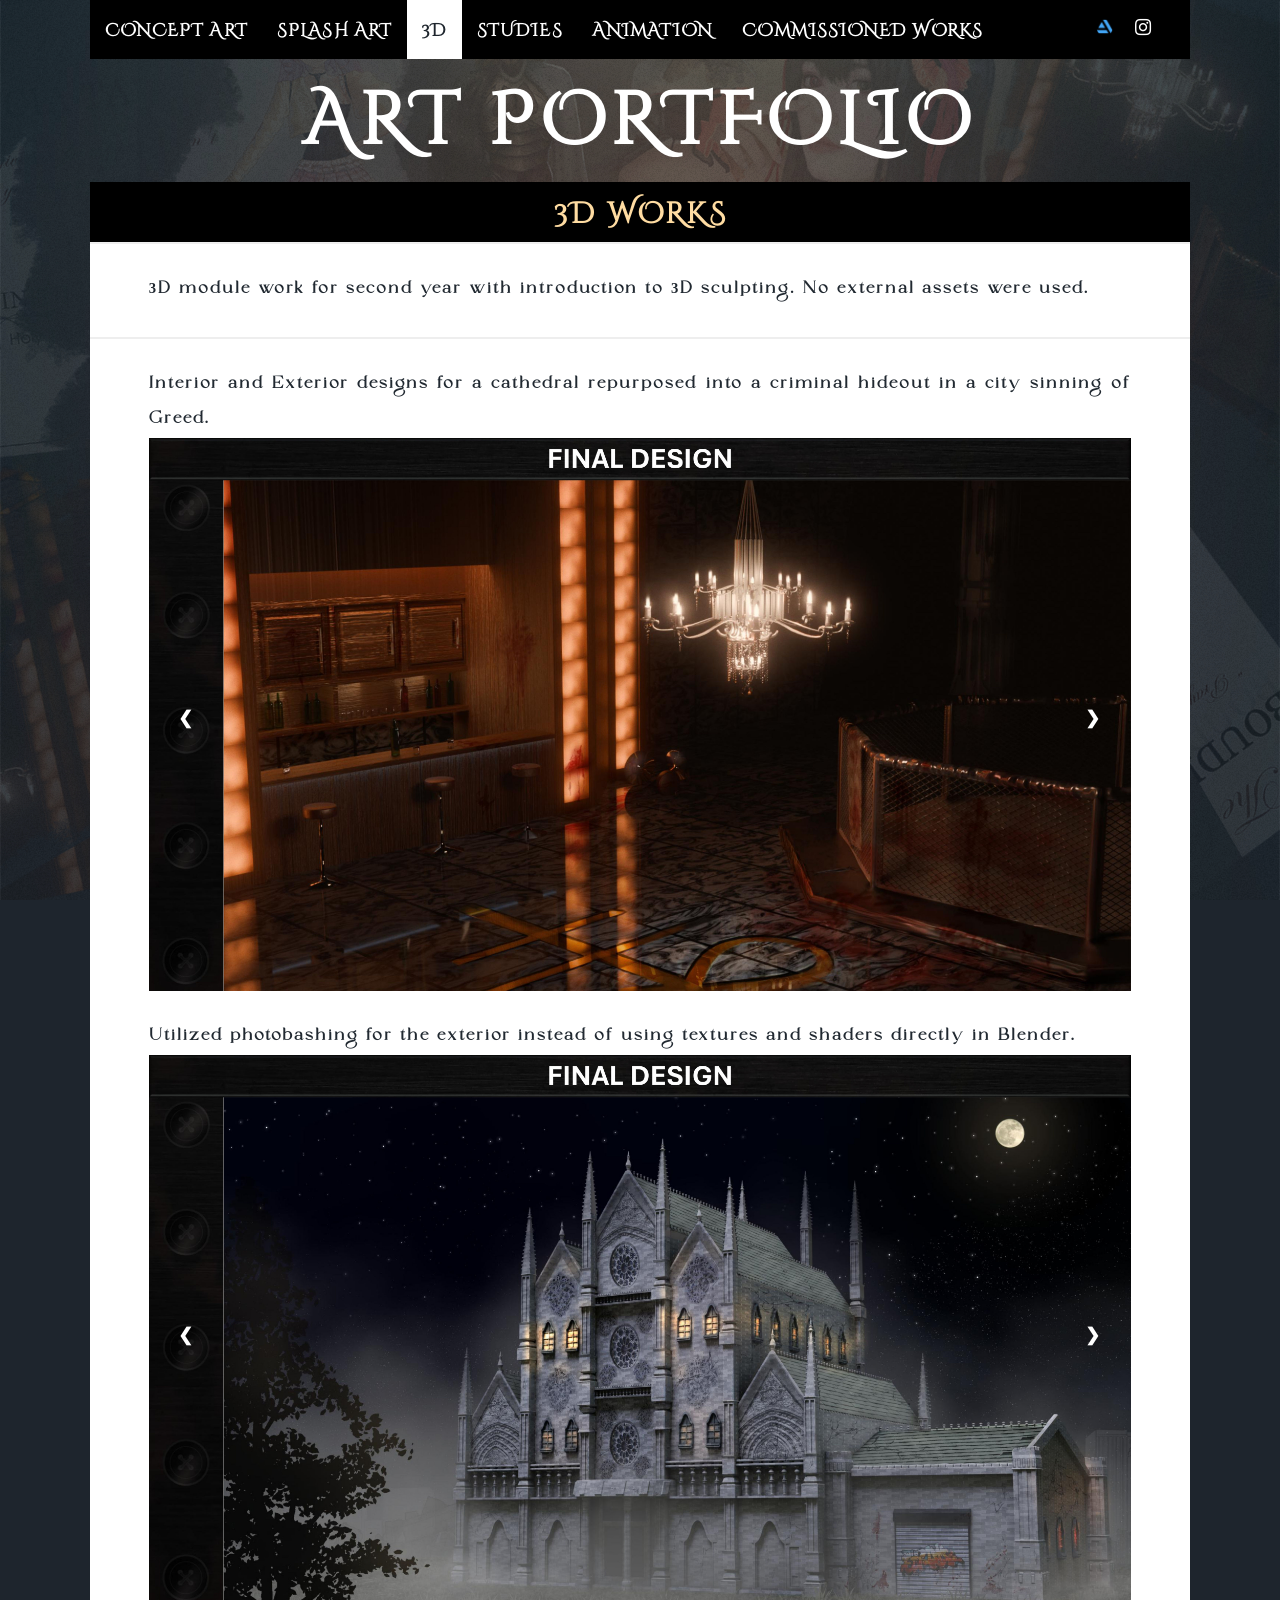
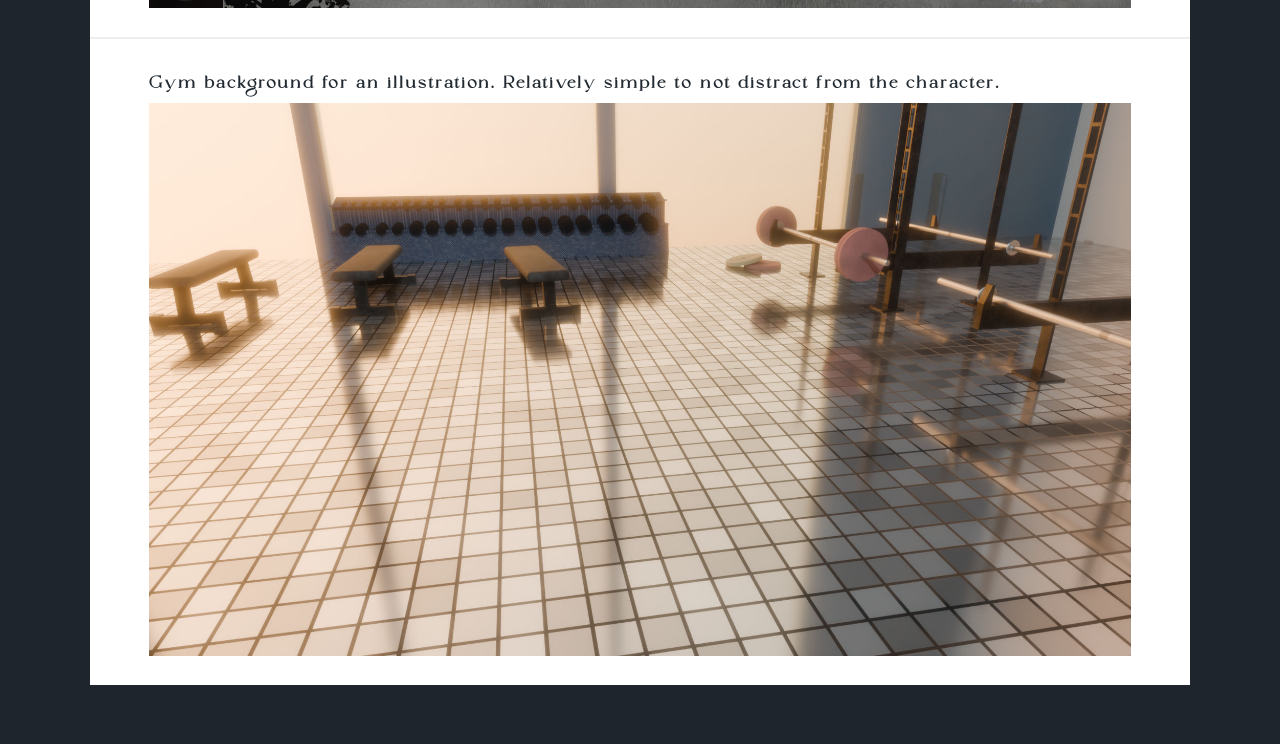
==== commit 300024d6: "Update 3d.html" ====
--- a/3d.html
+++ b/3d.html
@@ -53,6 +53,33 @@
 							<h2 id="concept">3D Works</h2>
 						</header>
 
+						
+						<div class="slideshow">
+							<p>3D module work for second year with introduction to 3D sculpting. No external assets were used.</p>
+							<div style="position: sticky">
+							<img class="image main s3" src="images/dig/p18.jpg" />
+							<img class="image main s3" src="images/dig/p1.jpg" />
+							<img class="image main s3" src="images/dig/p2.jpg" />
+							<img class="image main s3" src="images/dig/p3.jpg" />
+							<img class="image main s3" src="images/dig/p4.jpg" />
+							<img class="image main s3" src="images/dig/p5.jpg" />
+							<img class="image main s3" src="images/dig/p6.jpg" />
+							<img class="image main s3" src="images/dig/p7.jpg" />
+							<img class="image main s3" src="images/dig/p8.jpg" />
+							<img class="image main s3" src="images/dig/p9.jpg" />
+							<img class="image main s3" src="images/dig/p10.jpg" />
+							<img class="image main s3" src="images/dig/p11.jpg" />
+							<img class="image main s3" src="images/dig/p12.jpg" />
+							<img class="image main s3" src="images/dig/p13.jpg" />
+							<img class="image main s3" src="images/dig/p14.jpg" />
+							<img class="image main s3" src="images/dig/p15.jpg" />
+							<img class="image main s3" src="images/dig/p16.jpg" />
+							<img class="image main s3" src="images/dig/p17.jpg" />
+							<a class="prev" onclick="plusSlides(-1, 2)">&#10094;</a>
+							<a class="next" onclick="plusSlides(1, 2)">&#10095;</a>
+						</div>
+						</div>	
+
 						<div class="slideshow">
 							<p>Interior and Exterior designs for a cathedral repurposed into a criminal hideout in a city sinning of Greed.</p>
 							<div style="position: sticky">
@@ -94,9 +121,10 @@
 		<!-- Scripts -->
 		 	<script>
 				let slideIndex = [1,1];
-				let slideId = ["s1", "s2"]
+				let slideId = ["s1", "s2", "s3"]
 				showSlides(1, 0);
 				showSlides(1, 1);
+				showSlides(1, 2);
 
 				function plusSlides(n, no) {
 					showSlides(slideIndex[no] += n, no);
@@ -272,4 +300,4 @@
 					</div>
 				-->
 	</body>
-</html>+</html>
--- a/assets/css/main.css
+++ b/assets/css/main.css
@@ -19,6 +19,10 @@
   max-width: 100%;
   position: relative;
   margin: auto;
+}
+
+.slideshow img {
+	margin-top: 0 !important;
 }
 
 .prev, .next {
@@ -39,7 +43,7 @@
 
 .next {
   right: 0;
-  margin-right: 4rem;
+  /*margin-right: 4rem;*/
   border-radius: 3px 0 0 3px;
 }
 
@@ -47,6 +51,8 @@
   background-color: #f1f1f1;
   color: black;
 }
+
+
 
 /*
 	template credits:
@@ -3504,7 +3510,7 @@
 
 			#intro {
 				padding: 4rem 4rem 2rem 4rem ;
-				min-height: 90vh;
+				/*min-height: 10vh;*/
 			}
 
 				#intro p br {
@@ -3521,7 +3527,7 @@
 
 			#intro {
 				padding: 3rem 2rem 1rem 2rem ;
-				min-height: 80vh;
+				/*min-height: 10vh;*/
 			}
 
 				#intro h1 {
@@ -4552,6 +4558,7 @@
 		right: 0.75rem;
 		border: 0;
 		color: #ffffff;
+		text-shadow: 0 0 5px black;
 		font-family: "Source Sans Pro", Helvetica, sans-serif;
 		font-size: 0.9rem;
 		font-weight: 900;
@@ -4741,4 +4748,4 @@
 			visibility: visible;
 		}
 
-	}+	}
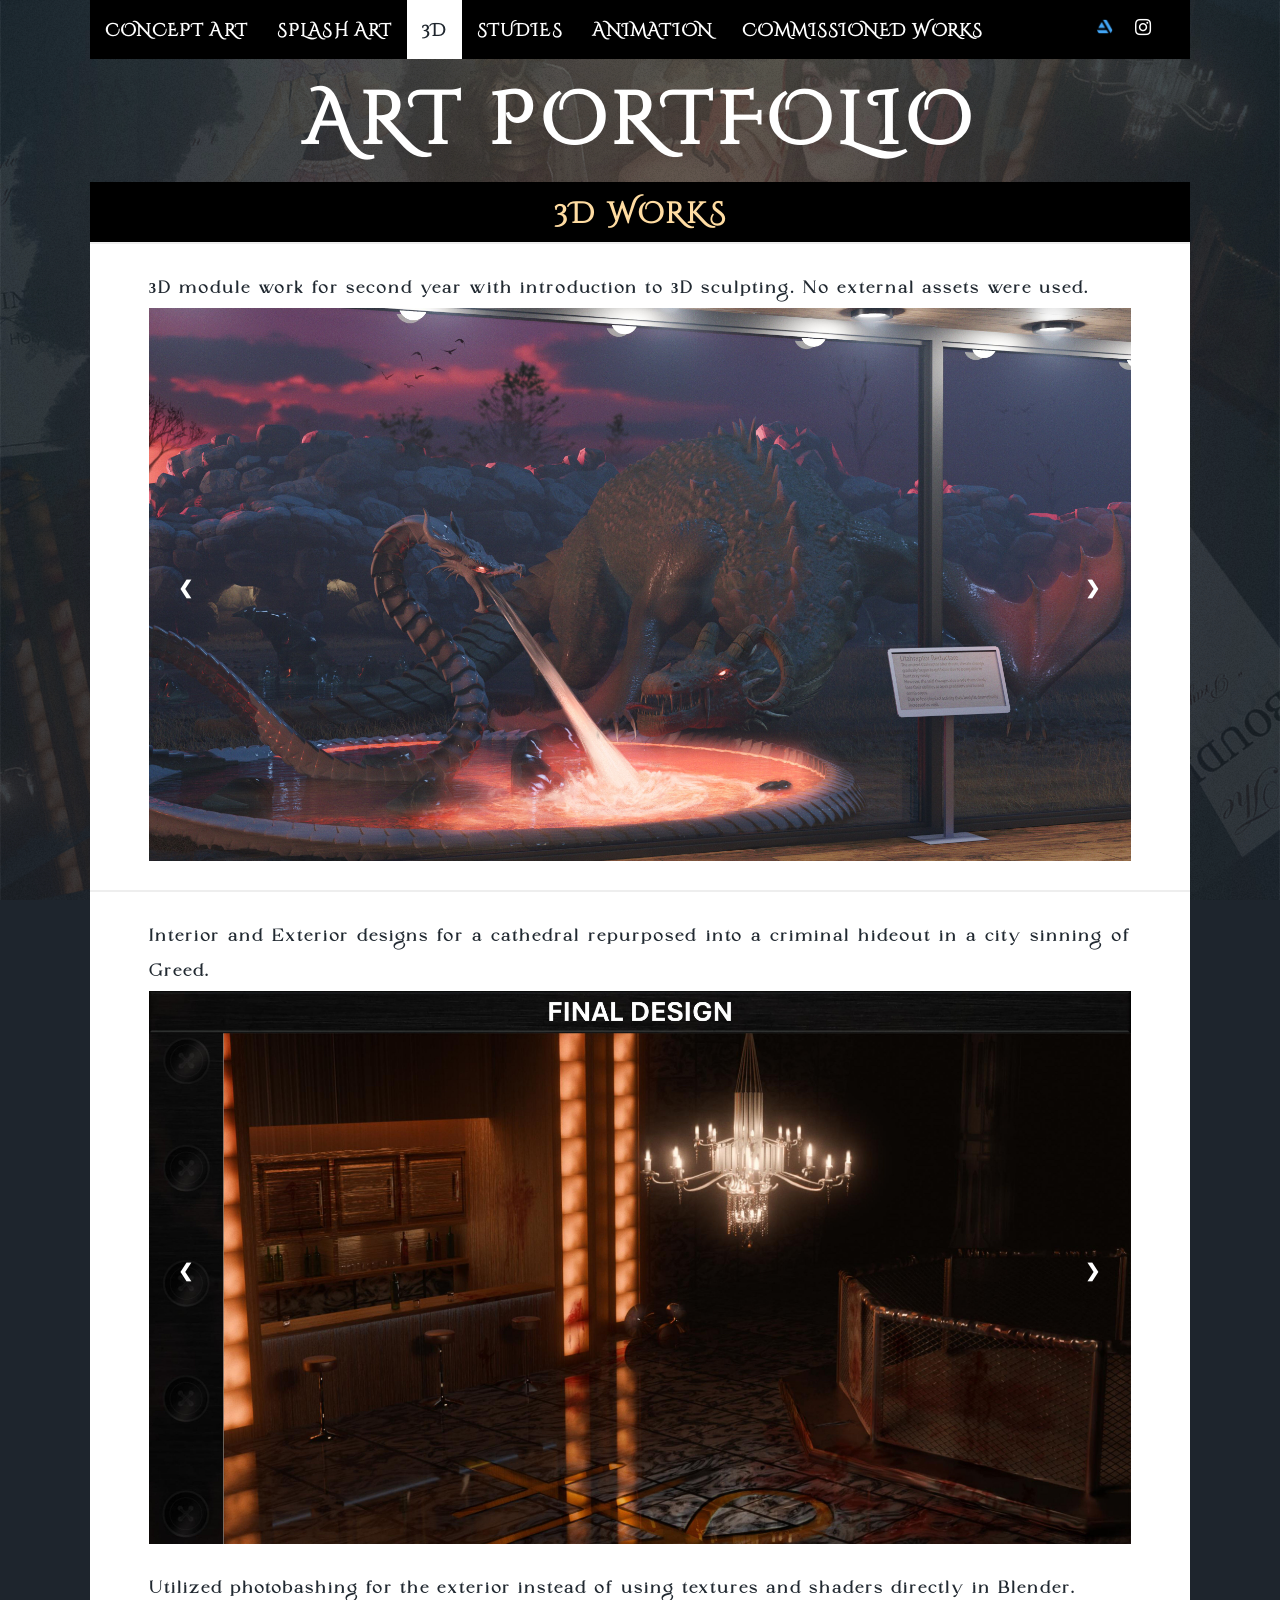
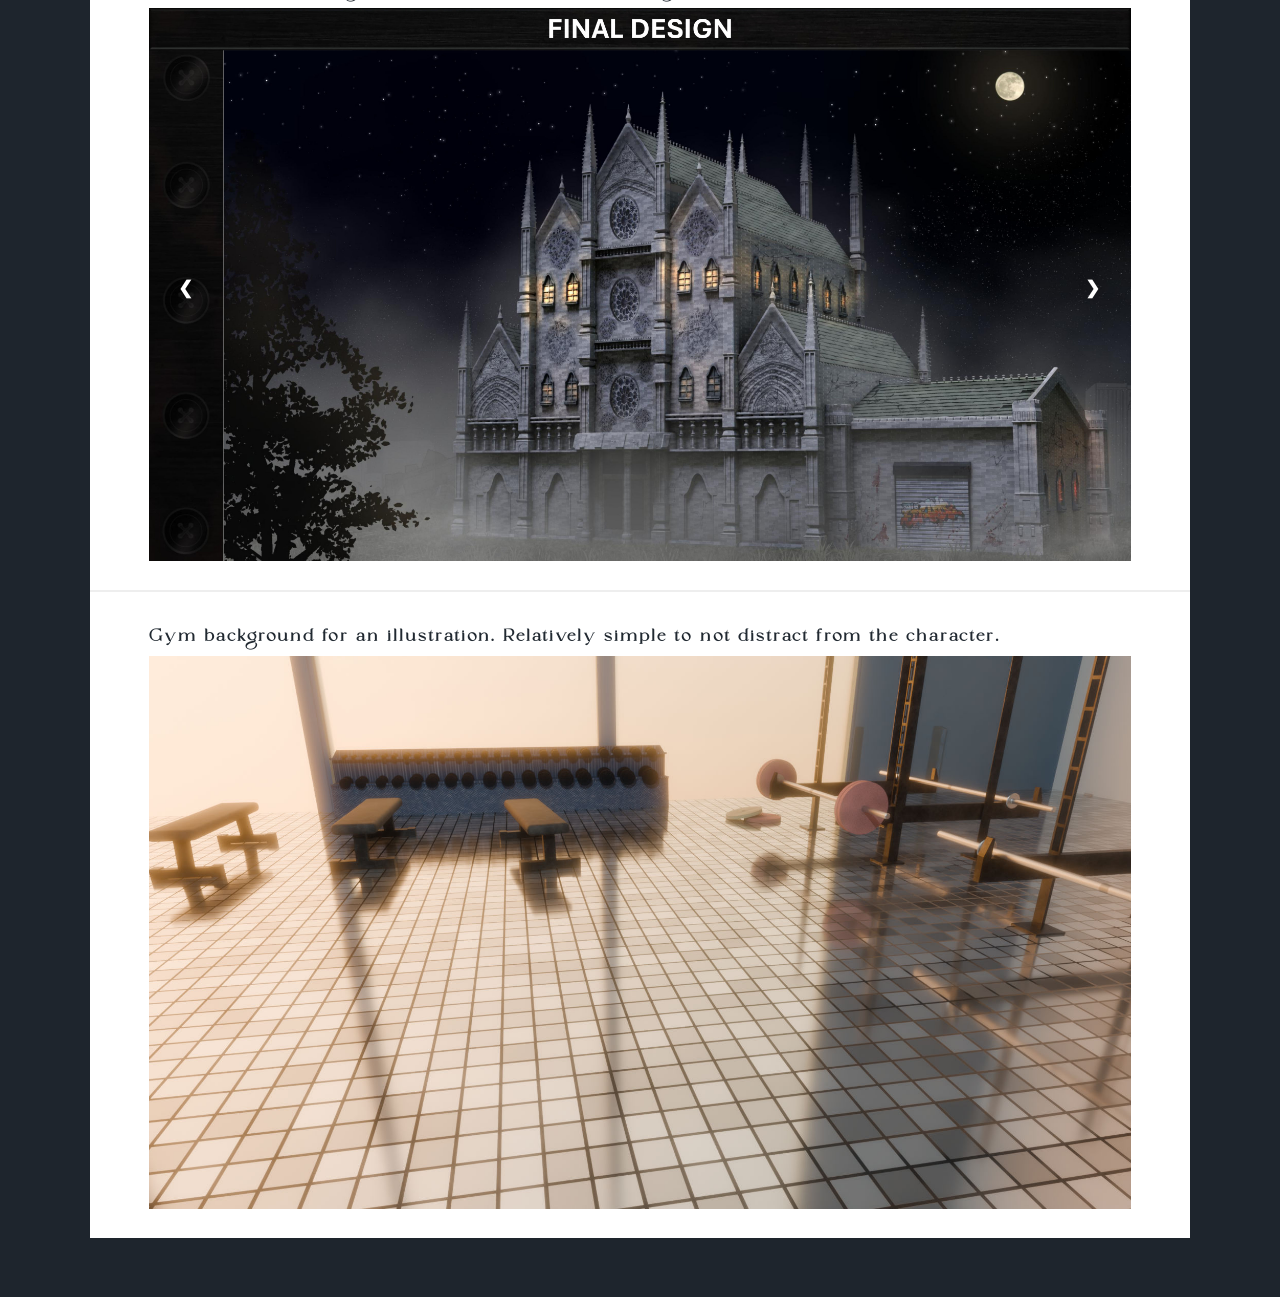
==== commit f33b934c: "Update 3d.html" ====
--- a/3d.html
+++ b/3d.html
@@ -12,9 +12,9 @@
 		<link rel="stylesheet" href="assets/css/main.css" />
 		<noscript><link rel="stylesheet" href="assets/css/noscript.css" /></noscript>\
 		<!-- Preloads -->
-		<link rel="preload" href="images/" />
-		<link rel="preload" href="images/" />
-		<link rel="preload" href="images/" />
+		<link rel="preload" href="images/dig/p18.jpg" />
+		<link rel="preload" href="images/interior/interior_7.jpg" />
+		<link rel="preload" href="images/images/exterior/exterior.jpg" />
 		<link rel="preload" href="images/" />
 		<link rel="preload" href="images/" />
 	</head>
@@ -120,7 +120,7 @@
 			</div>
 		<!-- Scripts -->
 		 	<script>
-				let slideIndex = [1,1];
+				let slideIndex = [1,1, 1];
 				let slideId = ["s1", "s2", "s3"]
 				showSlides(1, 0);
 				showSlides(1, 1);
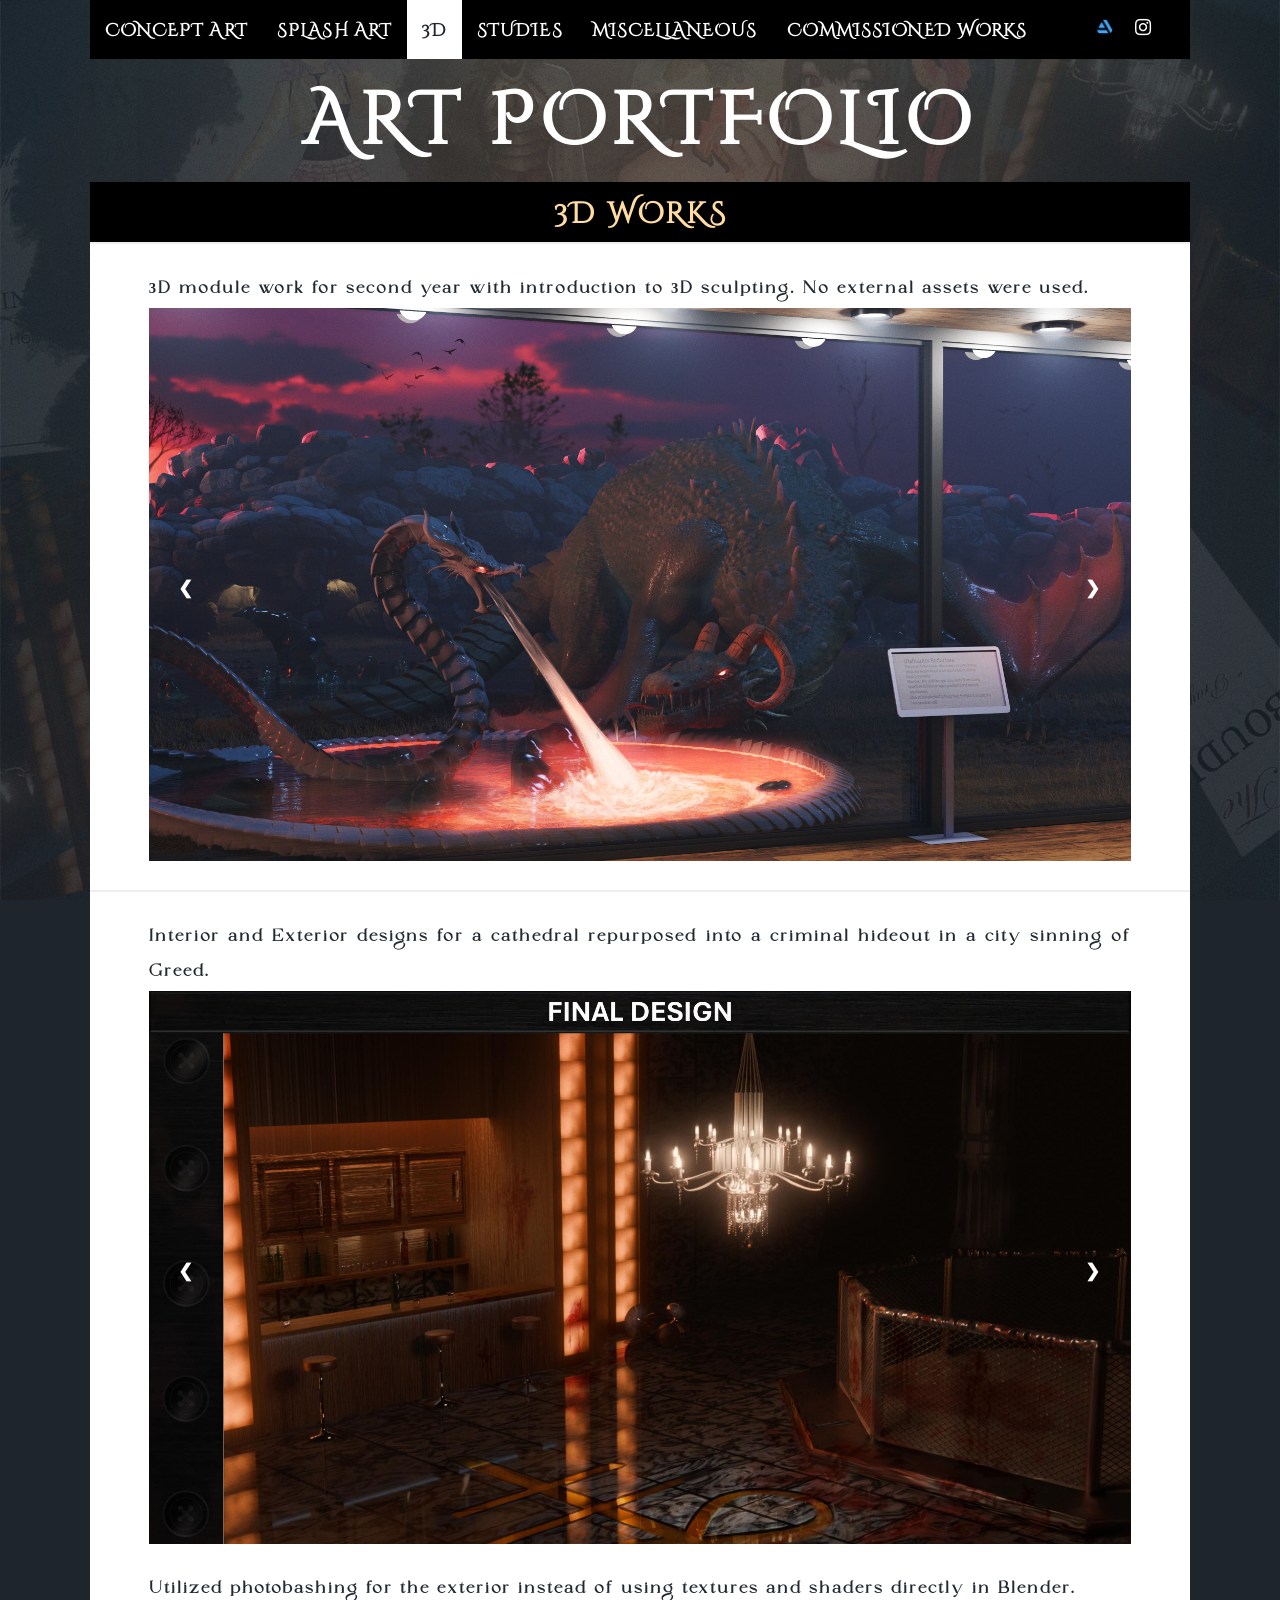
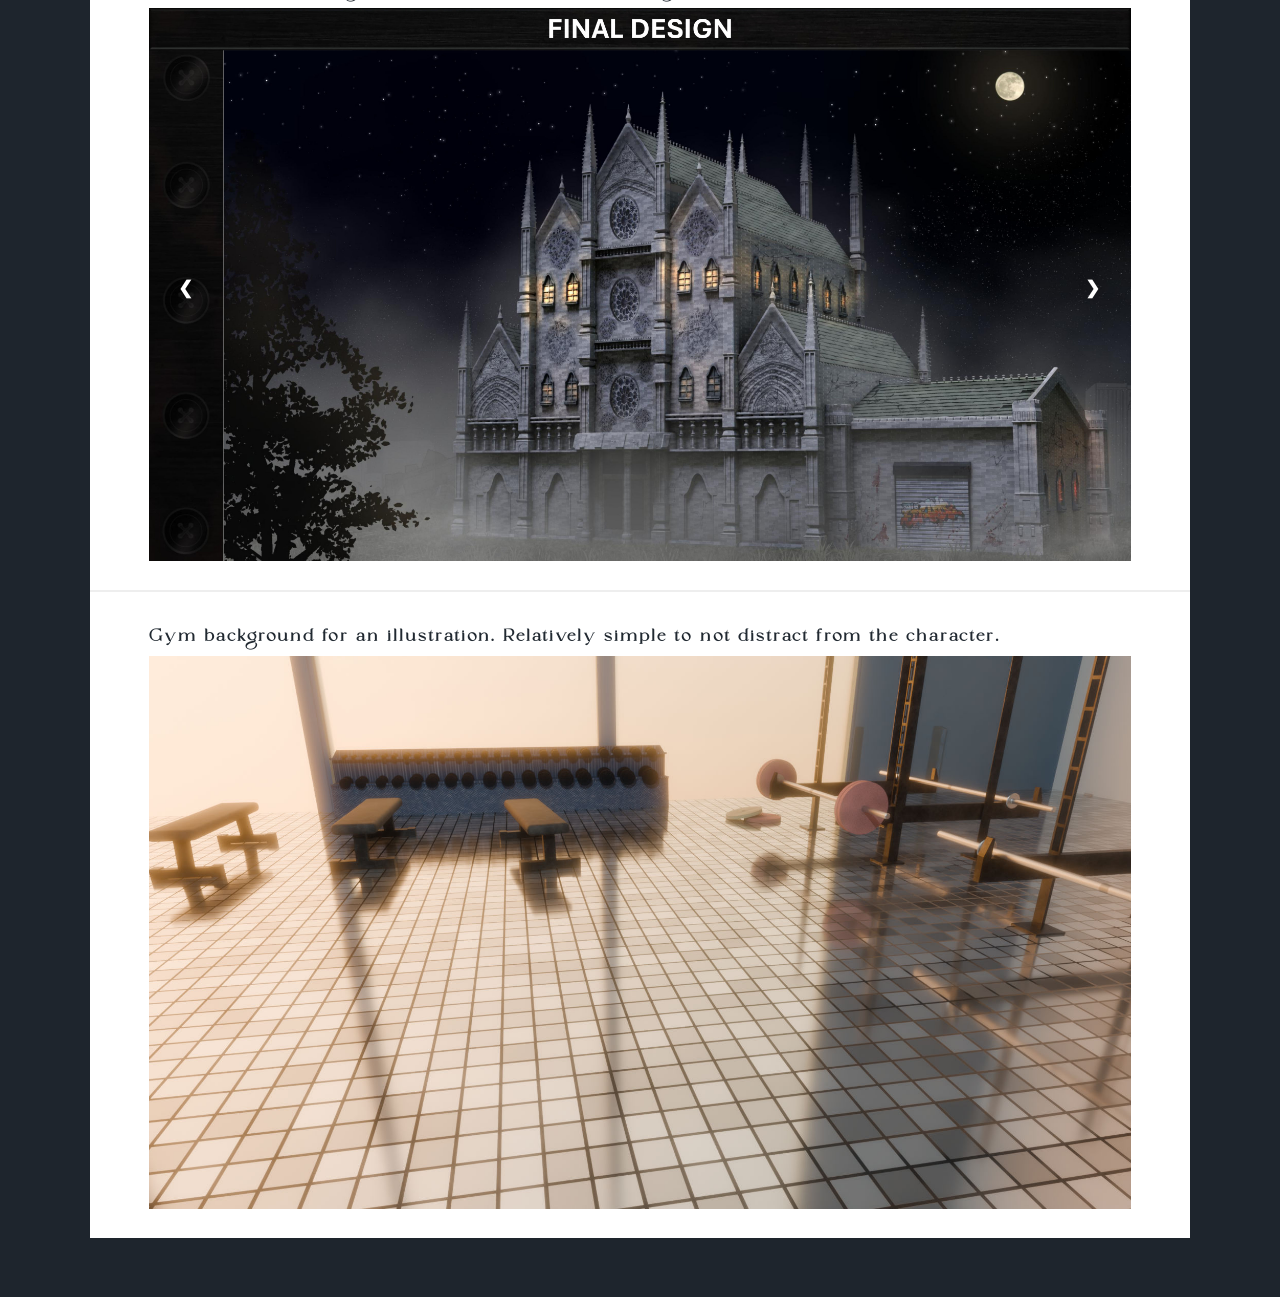
==== commit f5cacba6: "Update 3d.html" ====
--- a/3d.html
+++ b/3d.html
@@ -25,7 +25,7 @@
 				<li><a href="splash.html">Splash Art</a></li>
 				<li class="active"><a href="3d.html">3D</a></li>
 				<li><a href="studies.html">Studies</a></li>
-				<li><a href="animation.html">Animation</a></li>
+				<li><a href="misc.html">Miscellaneous</a></li>
 				<li><a href="commissions.html">Commissioned Works</a></li>
 			</ul>
 			<ul class="icons">
